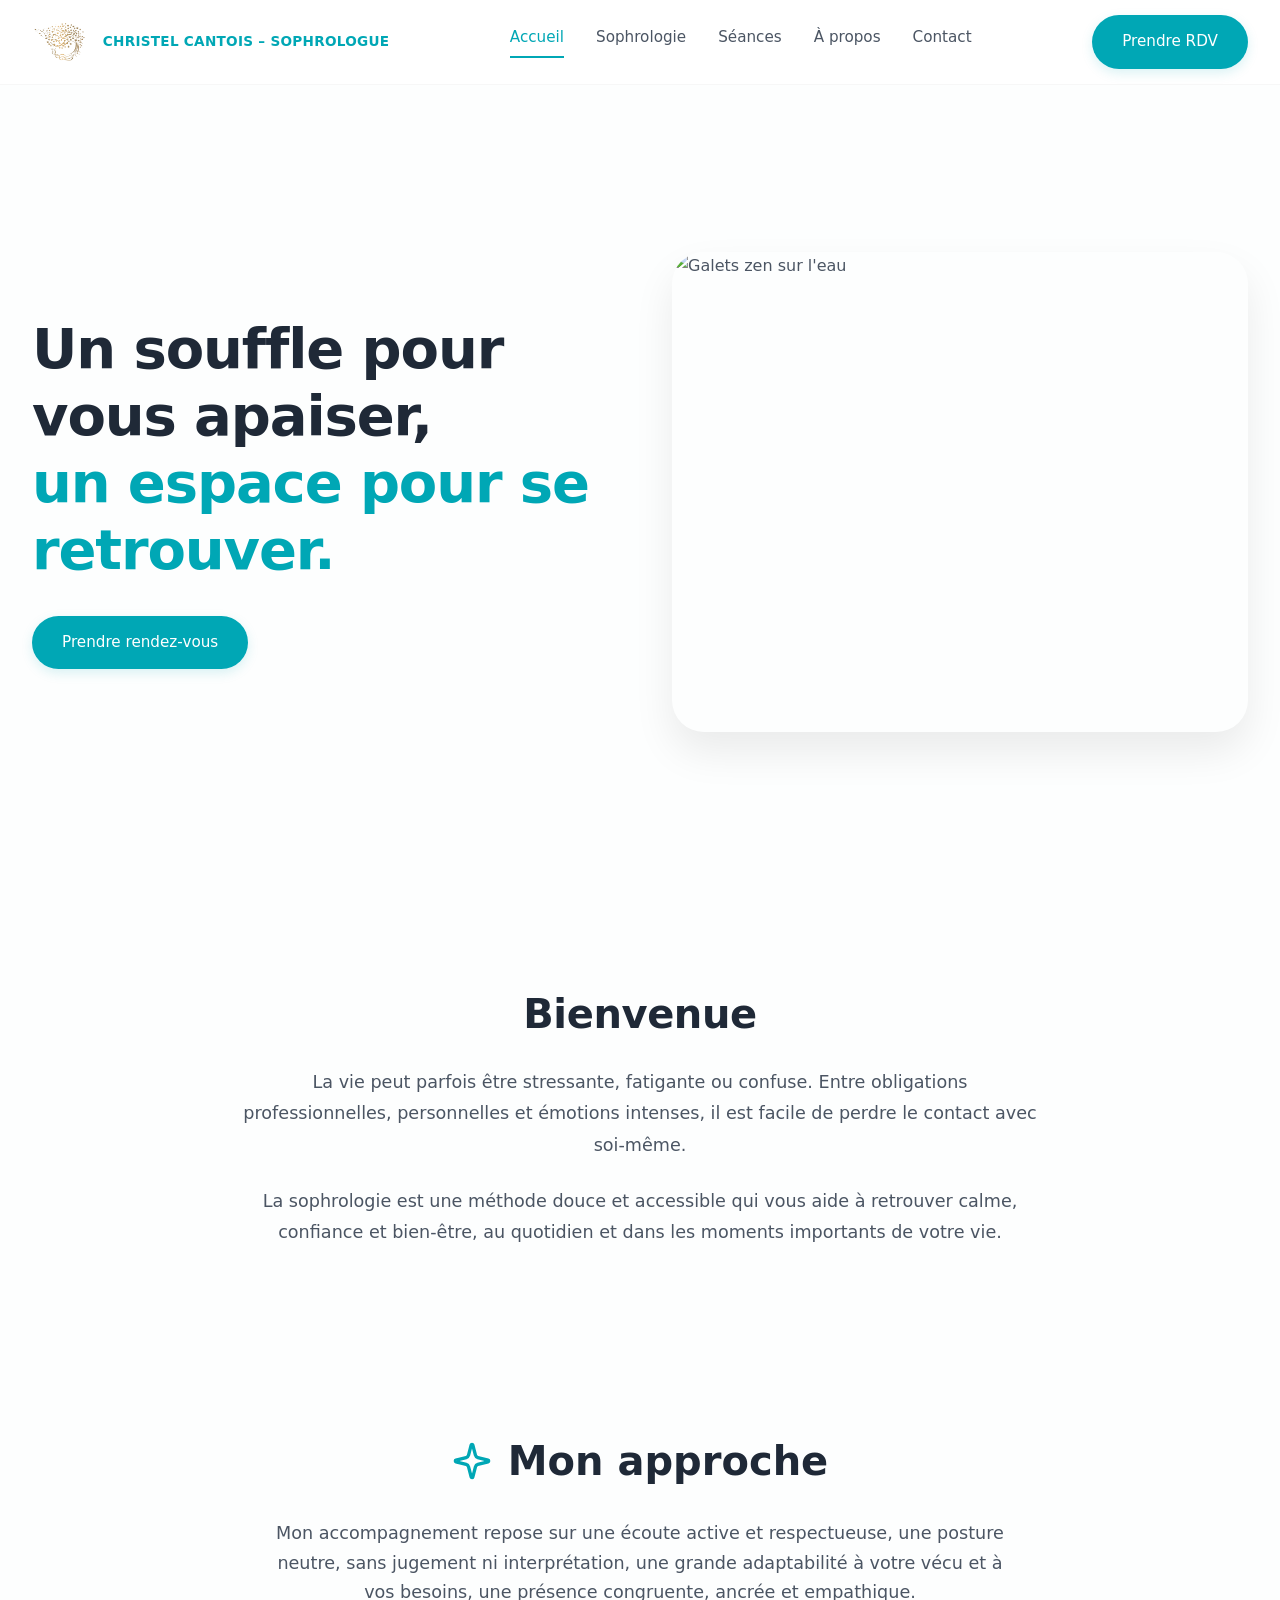
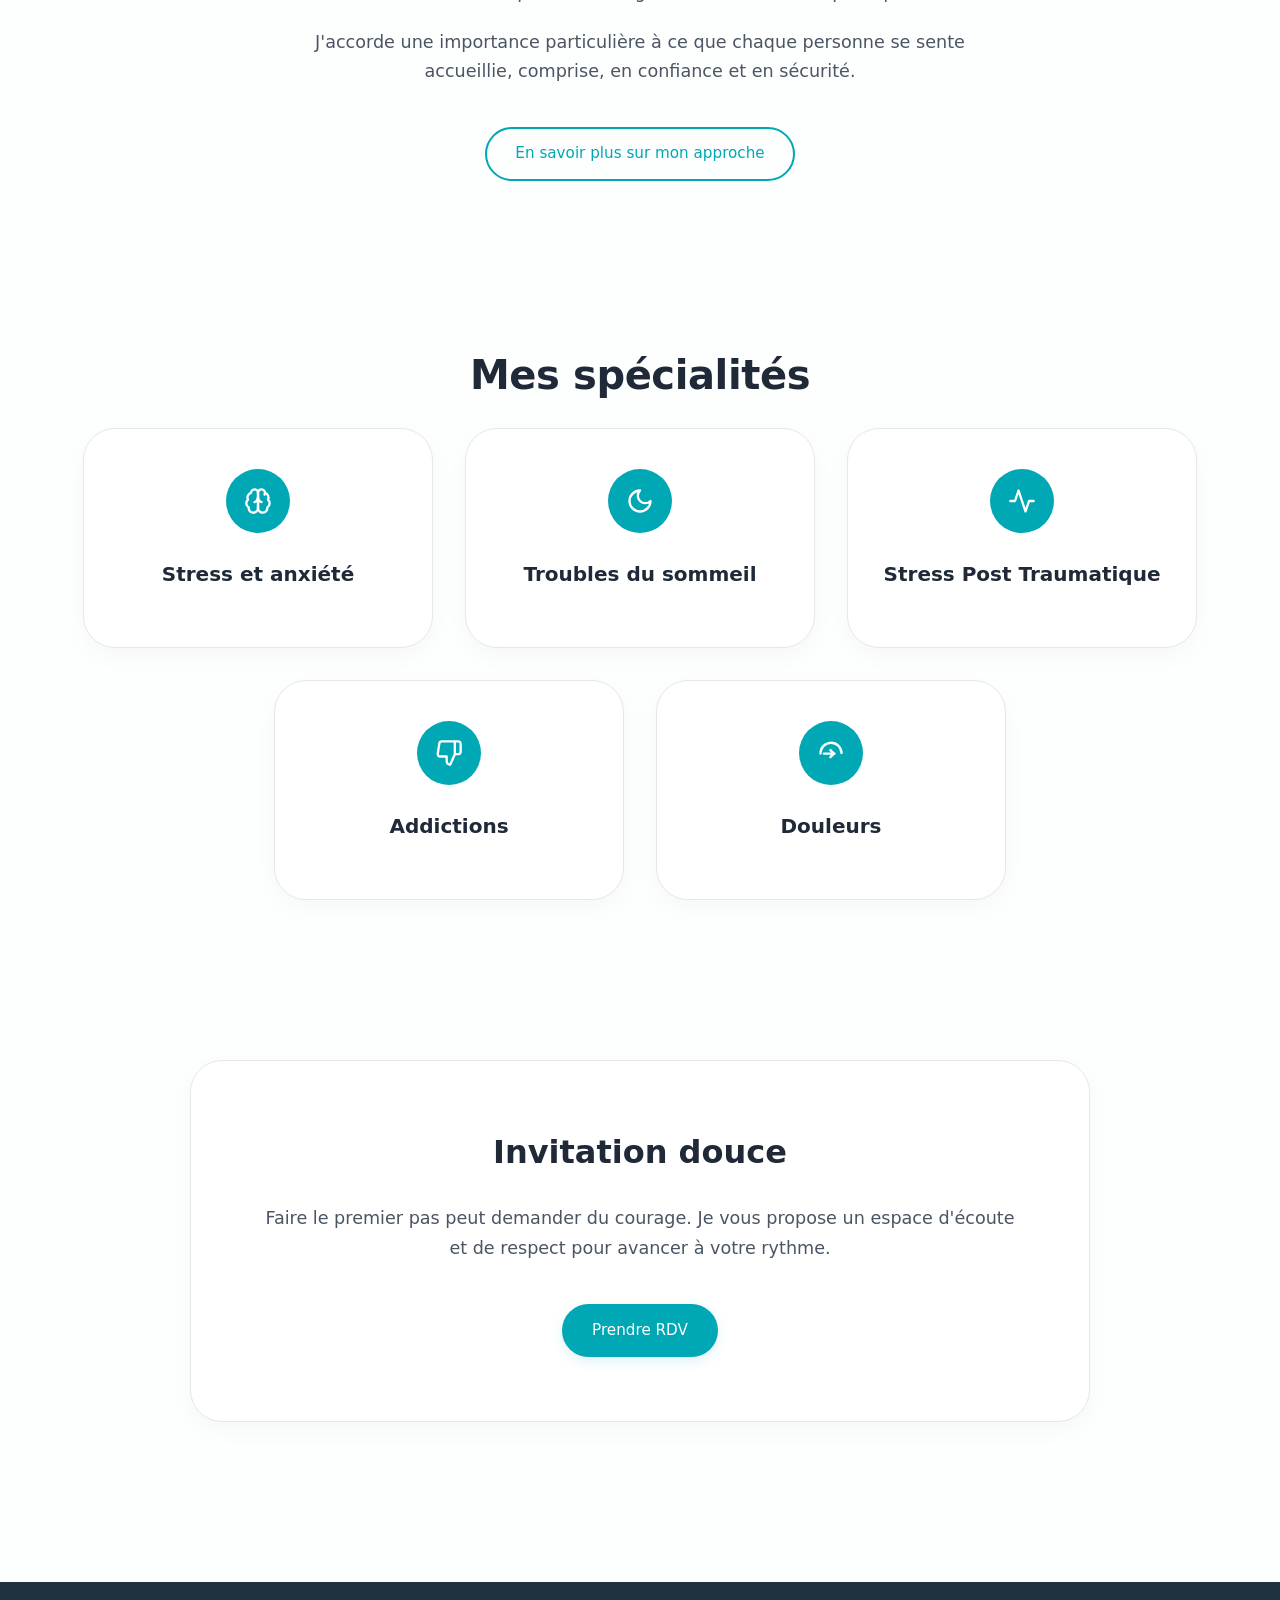
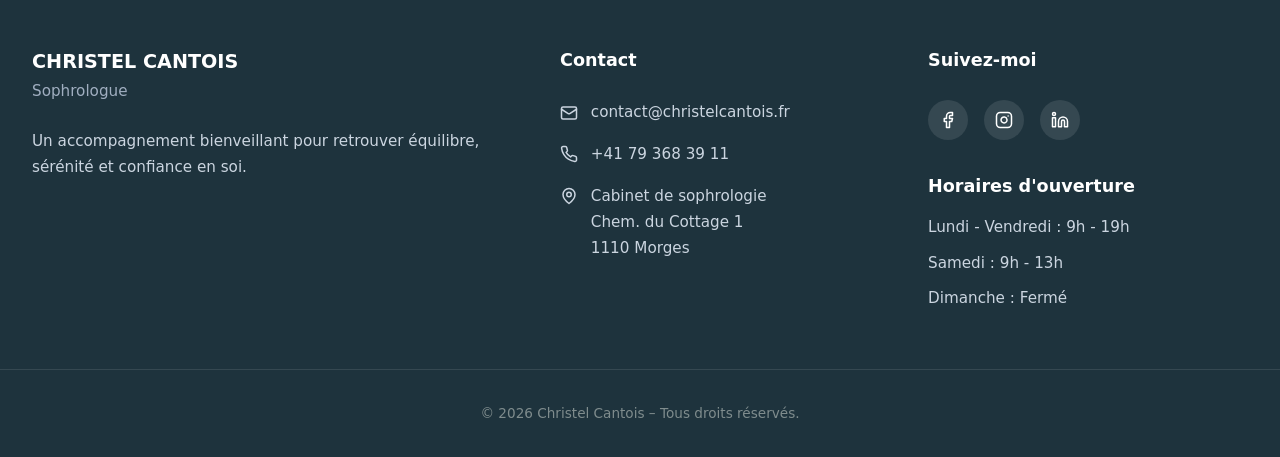
==== index.html @ 63d5b056 "Refactoring for push to prod" ====
<!DOCTYPE html>
<html lang="fr">
<head>
    <meta charset="UTF-8">
    <title>Accueil – Christel Cantois, sophrologue à Morges</title>
    <meta name="viewport" content="width=device-width, initial-scale=1.0">
    <link rel="stylesheet" href="assets/css/style.css">
    <style>
        /* CSS spécifique pour forcer l'écran d'accueil en plein écran */
        .hero-fullscreen {
            /* 100% de la hauteur de la fenêtre (100vh) moins la hauteur approximative du header */
            min-height: calc(100vh - 85px); 
            display: flex;
            align-items: center;
            padding: 0;
            margin-bottom: 3rem; /* Espace avant la section bienvenue */
        }
        
        .hero-text h1 {
            font-size: 3.5rem; /* Ajustement de la taille pour coller à ta maquette */
            line-height: 1.2;
            margin-bottom: 1.5rem;
        }

        /* Grille pour les spécialités */
        .specialites-grid {
            display: flex;
            flex-wrap: wrap;
            justify-content: center;
            gap: 2rem;
        }
        .specialite-card {
            flex: 1 1 300px;
            max-width: 350px;
        }
    </style>
</head>
<body>
    <header class="site-header">
        <div class="container header-inner">
            <a href="index.html" class="logo">
                <img src="assets/img/png2.png" alt="Logo Christel Cantois">
                <span>Christel Cantois – Sophrologue</span>
            </a>
            
            <nav class="main-nav">
                <a href="index.html" class="nav-link active">Accueil</a>
                <a href="sophrologie.html" class="nav-link">Sophrologie</a>
                <a href="seances.html" class="nav-link">Séances</a>
                <a href="a-propos.html" class="nav-link">À propos</a>
                <a href="contact.html" class="nav-link">Contact</a>
            </nav>

            <a href="contact.html" class="btn btn-primary">Prendre RDV</a>
        </div>
    </header>
    <main>
        <section class="hero hero-fullscreen">
            <div class="container hero-inner">
                <div class="hero-text">
                    <h1>Un souffle pour vous apaiser,<br><span class="text-primary">un espace pour se retrouver.</span></h1>
                    <div class="hero-actions" style="margin-top: 2rem;">
                        <a href="contact.html" class="btn btn-primary">Prendre rendez-vous</a>
                    </div>
                </div>
                <div class="hero-image">
                    <img src="assets/img/iStock-1297929618.jpg" alt="Galets zen sur l'eau">
                </div>
            </div>
        </section>

        <section class="section" style="padding-top: 2rem;">
            <div class="container">
                <div class="section-center" style="max-width: 800px; margin: 0 auto;">
                    <h2 class="section-title">Bienvenue</h2>
                    <p style="font-size: 1.1rem; color: var(--color-text-body); margin-bottom: 1.5rem; line-height: 1.8;">
                        La vie peut parfois être stressante, fatigante ou confuse. Entre obligations professionnelles, personnelles et émotions intenses, il est facile de perdre le contact avec soi-même.
                    </p>
                    <p style="font-size: 1.1rem; color: var(--color-text-body); line-height: 1.8;">
                        La sophrologie est une méthode douce et accessible qui vous aide à retrouver calme, confiance et bien-être, au quotidien et dans les moments importants de votre vie.
                    </p>
                </div>
            </div>
        </section>

        <section class="section section-soft" id="approche">
            <div class="container approach-block" style="text-align: center;">
                <div class="approach-header" style="justify-content: center;">
                    <svg viewBox="0 0 24 24" fill="none" stroke="currentColor" stroke-width="2" stroke-linecap="round" stroke-linejoin="round"><path d="M9.937 15.5A2 2 0 0 0 8.5 14.063l-6.135-1.582a.5.5 0 0 1 0-.962L8.5 9.936A2 2 0 0 0 9.937 8.5l1.582-6.135a.5.5 0 0 1 .963 0L14.063 8.5A2 2 0 0 0 15.5 9.937l6.135 1.581a.5.5 0 0 1 0 .964L15.5 14.063a2 2 0 0 0-1.437 1.437l-1.582 6.135a.5.5 0 0 1-.963 0z"/></svg>
                    <h2>Mon approche</h2>
                </div>
                <p>Mon accompagnement repose sur une écoute active et respectueuse, une posture neutre, sans jugement ni interprétation, une grande adaptabilité à votre vécu et à vos besoins, une présence congruente, ancrée et empathique.</p>
                <p>J'accorde une importance particulière à ce que chaque personne se sente accueillie, comprise, en confiance et en sécurité.</p>
                
                <div style="margin-top: 2.5rem;">
                    <a href="a-propos.html" class="btn btn-outline">En savoir plus sur mon approche</a>
                </div>
            </div>
        </section>

        <section class="section">
            <div class="container">
                <div class="section-center">
                    <h2 class="section-title">Mes spécialités</h2>
                </div>

                <div class="specialites-grid">
                    <article class="card specialite-card">
                        <div class="icon-circle-filled">
                            <svg width="28" height="28" viewBox="0 0 24 24" fill="none" stroke="currentColor" stroke-width="2" stroke-linecap="round" stroke-linejoin="round"><path d="M12 5a3 3 0 1 0-5.997.125 4 4 0 0 0-2.526 5.77 4 4 0 0 0 .556 6.588A4 4 0 1 0 12 18Z"/><path d="M12 5a3 3 0 1 1 5.997.125 4 4 0 0 1 2.526 5.77 4 4 0 0 1-.556 6.588A4 4 0 1 1 12 18Z"/><path d="M15 13a4.5 4.5 0 0 1-3-4 4.5 4.5 0 0 1-3 4"/><path d="M17.599 6.5a3 3 0 0 0 .399-1.375"/></svg>
                        </div>
                        <h3>Stress et anxiété</h3>
                    </article>

                    <article class="card specialite-card">
                        <div class="icon-circle-filled">
                            <svg width="28" height="28" viewBox="0 0 24 24" fill="none" stroke="currentColor" stroke-width="2" stroke-linecap="round" stroke-linejoin="round"><path d="M12 3a6 6 0 0 0 9 9 9 9 0 1 1-9-9Z"/></svg>
                        </div>
                        <h3>Troubles du sommeil</h3>
                    </article>

                    <article class="card specialite-card">
                        <div class="icon-circle-filled">
                            <svg width="28" height="28" viewBox="0 0 24 24" fill="none" stroke="currentColor" stroke-width="2" stroke-linecap="round" stroke-linejoin="round"><path d="M22 12h-4l-3 9L9 3l-3 9H2"/></svg>
                        </div>
                        <h3>Stress Post Traumatique</h3>
                    </article>

                    <article class="card specialite-card">
                        <div class="icon-circle-filled">
                            <svg width="28" height="28" viewBox="0 0 24 24" fill="none" stroke="currentColor" stroke-width="2" stroke-linecap="round" stroke-linejoin="round"><path d="M10 15v4a3 3 0 0 0 3 3l4-9V2H5.72a2 2 0 0 0-2 1.7l-1.38 9a2 2 0 0 0 2 2.3zm7-13h2.67A2.31 2.31 0 0 1 22 4v7a2.31 2.31 0 0 1-2.33 2H17"/></svg>
                        </div>
                        <h3>Addictions</h3>
                    </article>

                    <article class="card specialite-card">
                        <div class="icon-circle-filled">
                            <svg width="28" height="28" viewBox="0 0 24 24" fill="none" stroke="currentColor" stroke-width="2" stroke-linecap="round" stroke-linejoin="round"><path d="m11.5 15.5 3-3-3-3"/><path d="M15 12.5H6"/><path d="M21 12A9 9 0 1 0 3 12.5"/></svg>
                        </div>
                        <h3>Douleurs</h3>
                    </article>
                </div>
            </div>
        </section>

        <section class="section">
            <div class="container">
                <div class="cta-container" style="text-align: center;">
                    <h2 style="margin-bottom: 1.5rem; font-size: 2rem;">Invitation douce</h2>
                    <p>Faire le premier pas peut demander du courage. Je vous propose un espace d'écoute et de respect pour avancer à votre rythme.</p>
                    <div class="cta-actions" style="justify-content: center;">
                        <a href="contact.html" class="btn btn-primary">Prendre RDV</a>
                    </div>
                </div>
            </div>
        </section>
    </main>

    <footer class="site-footer">
        <div class="container footer-inner">
            <div>
                <a href="index.html" class="footer-logo">
                    CHRISTEL CANTOIS
                    <span>Sophrologue</span>
                </a>
                <p style="margin-top: 1.5rem; font-size: 0.95rem;">Un accompagnement bienveillant pour retrouver équilibre, sérénité et confiance en soi.</p>
            </div>
            <div>
                <h4 class="footer-title">Contact</h4>
                <ul class="footer-contact">
                    <li>
                        <svg width="18" height="18" viewBox="0 0 24 24" fill="none" stroke="currentColor" stroke-width="2" stroke-linecap="round" stroke-linejoin="round"><rect width="20" height="16" x="2" y="4" rx="2"/><path d="m22 7-8.97 5.7a1.94 1.94 0 0 1-2.06 0L2 7"/></svg>
                        <span>contact@christelcantois.fr</span>
                    </li>
                    <li>
                        <svg width="18" height="18" viewBox="0 0 24 24" fill="none" stroke="currentColor" stroke-width="2" stroke-linecap="round" stroke-linejoin="round"><path d="M22 16.92v3a2 2 0 0 1-2.18 2 19.79 19.79 0 0 1-8.63-3.07 19.5 19.5 0 0 1-6-6 19.79 19.79 0 0 1-3.07-8.67A2 2 0 0 1 4.11 2h3a2 2 0 0 1 2 1.72 12.84 12.84 0 0 0 .7 2.81 2 2 0 0 1-.45 2.11L8.09 9.91a16 16 0 0 0 6 6l1.27-1.27a2 2 0 0 1 2.11-.45 12.84 12.84 0 0 0 2.81.7A2 2 0 0 1 22 16.92z"/></svg>
                        <span>+41 79 368 39 11</span>
                    </li>
                    <li>
                        <svg width="18" height="18" viewBox="0 0 24 24" fill="none" stroke="currentColor" stroke-width="2" stroke-linecap="round" stroke-linejoin="round"><path d="M20 10c0 6-8 12-8 12s-8-6-8-12a8 8 0 0 1 16 0Z"/><circle cx="12" cy="10" r="3"/></svg>
                        <span>Cabinet de sophrologie<br>Chem. du Cottage 1<br>1110 Morges</span>
                    </li>
                </ul>
            </div>
            <div>
                <h4 class="footer-title">Suivez-moi</h4>
                <div class="social-links">
                    <a href="#"><svg width="18" height="18" viewBox="0 0 24 24" fill="none" stroke="currentColor" stroke-width="2" stroke-linecap="round" stroke-linejoin="round"><path d="M18 2h-3a5 5 0 0 0-5 5v3H7v4h3v8h4v-8h3l1-4h-4V7a1 1 0 0 1 1-1h3z"/></svg></a>
                    <a href="#"><svg width="18" height="18" viewBox="0 0 24 24" fill="none" stroke="currentColor" stroke-width="2" stroke-linecap="round" stroke-linejoin="round"><rect width="20" height="20" x="2" y="2" rx="5" ry="5"/><path d="M16 11.37A4 4 0 1 1 12.63 8 4 4 0 0 1 16 11.37z"/><line x1="17.5" x2="17.51" y1="6.5" y2="6.5"/></svg></a>
                    <a href="#"><svg width="18" height="18" viewBox="0 0 24 24" fill="none" stroke="currentColor" stroke-width="2" stroke-linecap="round" stroke-linejoin="round"><path d="M16 8a6 6 0 0 1 6 6v7h-4v-7a2 2 0 0 0-2-2 2 2 0 0 0-2 2v7h-4v-7a6 6 0 0 1 6-6z"/><rect width="4" height="12" x="2" y="9"/><circle cx="4" cy="4" r="2"/></svg></a>
                </div>
                <h4 class="footer-title" style="margin-bottom: 0.8rem;">Horaires d'ouverture</h4>
                <ul class="hours">
                    <li>Lundi - Vendredi : 9h - 19h</li>
                    <li>Samedi : 9h - 13h</li>
                    <li>Dimanche : Fermé</li>
                </ul>
            </div>
        </div>
        <div style="border-top: 1px solid rgba(255,255,255,0.1); padding-top: 2rem; text-align: center; font-size: 0.85rem; color: #7f8c8d;">
            <span>© 2026 Christel Cantois – Tous droits réservés.</span>
        </div>
    </footer>
</body>
</html>
---- assets/css/style.css ----
/* ==========================================================================
   VARIABLES & RESET
   ========================================================================== */
:root {
    --color-bg: #FDFEFE; /* Un blanc avec une infime goutte de cyan (plus fidèle à Figma) */
    --color-surface: #ffffff; /* Fond blanc pur pour les cartes/blocs */
    --color-primary: #00A7B5; 
    --color-primary-dark: #008A96; /* Un peu moins sombre pour un hover plus doux */
    --color-text-dark: #1F2937; /* Gris très foncé pour les titres */
    --color-text-body: #4B5563; /* Gris pour le texte courant */
    --color-footer: #1e333d;
    --border-color: #E5E7EB;
    
    /* Rayons de bordure */
    --radius-lg: 32px; 
    --radius-md: 20px;
    --radius-sm: 12px;
    
    /* OMBRES ADOUCIES (Style Figma) */
    --shadow-sm: 0 2px 8px rgba(0, 0, 0, 0.02);
    --shadow-card: 0 8px 24px rgba(0, 0, 0, 0.03); 
    --shadow-card-hover: 0 16px 32px rgba(0, 0, 0, 0.06);
    --shadow-image: 0 20px 40px rgba(0, 0, 0, 0.08); /* Ombre douce pour l'image */
    --shadow-btn: 0 4px 12px rgba(0, 167, 181, 0.15); /* Ombre très discrète */
    --shadow-btn-hover: 0 6px 16px rgba(0, 167, 181, 0.25);
    
    --font-main: "Nunito", "Poppins", system-ui, sans-serif;
    --transition: 0.25s ease;
}

*, *::before, *::after { box-sizing: border-box; }

body {
    margin: 0;
    font-family: var(--font-main);
    background: var(--color-bg);
    color: var(--color-text-body);
    line-height: 1.7; 
    font-size: 1rem; 
}

.container {
    width: 100%;
    max-width: 1280px; 
    margin: 0 auto;
    padding: 0 2rem;
}

/* Typographie */
h1, h2, h3, h4 { color: var(--color-text-dark); font-weight: 700; margin-top: 0; }
.text-primary { color: var(--color-primary); }

/* Boutons (Ajustés au format Figma) */
.btn {
    display: inline-flex;
    align-items: center;
    justify-content: center;
    padding: 0.75rem 1.75rem; /* Boutons plus fins, format "pilule" */
    border-radius: 9999px;
    font-weight: 500;
    font-size: 0.95rem;
    text-decoration: none;
    transition: var(--transition);
    cursor: pointer;
    border: 2px solid transparent;
}
.btn-primary { 
    background-color: var(--color-primary); 
    color: white; 
    box-shadow: var(--shadow-btn);
}
.btn-primary:hover { 
    background-color: var(--color-primary-dark); 
    transform: translateY(-1px);
    box-shadow: var(--shadow-btn-hover);
}
.btn-outline { 
    background-color: transparent; 
    color: var(--color-primary); 
    border-color: var(--color-primary); 
}
.btn-outline:hover { 
    background-color: var(--color-surface); 
    box-shadow: var(--shadow-sm);
}
.btn-full { width: 100%; }

/* ==========================================================================
   HEADER (Navigation) - Refait pour coller au pixel près à Figma
   ========================================================================== */
.site-header {
    padding: 0.8rem 0; /* Header beaucoup plus fin */
    background: var(--color-surface);
    position: sticky;
    top: 0;
    z-index: 50;
    border-bottom: 1px solid rgba(0,0,0,0.03);
    box-shadow: none; /* Figma n'a pas d'ombre sous le header */
}
.header-inner { display: flex; justify-content: space-between; align-items: center; }
.logo {
    display: flex; align-items: center; gap: 0.8rem; text-decoration: none;
    color: var(--color-primary); font-weight: 600; font-size: 0.85rem; letter-spacing: 0.02em; text-transform: uppercase;
}
.logo img { height: 58px; } /* Logo plus petit */
.main-nav { display: flex; gap: 2rem; align-items: center; } 
.nav-link {
    text-decoration: none; color: var(--color-text-body); font-weight: 500; font-size: 0.95rem;
    padding-bottom: 0.3rem; border-bottom: 2px solid transparent; transition: var(--transition);
}
.nav-link:hover { color: var(--color-primary); }
.nav-link.active { color: var(--color-primary); border-bottom-color: var(--color-primary); }

/* ==========================================================================
   HERO SECTION
   ========================================================================== */
.hero { padding: 6rem 0; } 
.hero-inner { display: grid; grid-template-columns: 1fr 1fr; gap: 4rem; align-items: center; }
.hero-text h1 { 
    font-size: 4rem; 
    line-height: 1.15; 
    margin-bottom: 1.5rem; 
    letter-spacing: -0.02em;
}
.hero-text p { 
    font-size: 1.1rem; 
    margin-bottom: 2.5rem; 
    max-width: 90%; 
    line-height: 1.6;
}
.hero-actions { display: flex; gap: 1rem; }
.hero-image {
    width: 100%; 
    height: 480px; 
    border-radius: var(--radius-lg);
    overflow: hidden; 
    box-shadow: var(--shadow-image); 
}
.hero-image img { width: 100%; height: 100%; object-fit: cover; }

/* ==========================================================================
   SECTIONS COMMUNES
   ========================================================================== */
.section { padding: 5rem 0; } 
.section-center { text-align: center; }
.section-title { font-size: 2.5rem; margin-bottom: 1.2rem; letter-spacing: -0.01em; } 
.section-subtitle { font-size: 1.1rem; max-width: 700px; margin: 0 auto 3rem auto; color: var(--color-text-body); }

/* Grilles de cartes */
.grid-3 { display: grid; grid-template-columns: repeat(3, 1fr); gap: 2rem; }

/* Cartes (Retrouver équilibre) */
.card {
    background: var(--color-surface); 
    border: 1px solid var(--border-color); /* Bordure discrète comme sur Figma */
    border-radius: var(--radius-lg);
    padding: 2.5rem 2rem; 
    text-align: center; 
    box-shadow: var(--shadow-card); 
    transition: var(--transition);
}
.card:hover { 
    transform: translateY(-5px); 
    box-shadow: var(--shadow-card-hover); 
}
.icon-circle-filled {
    width: 64px; height: 64px; background-color: var(--color-primary); border-radius: 50%;
    display: flex; align-items: center; justify-content: center; margin: 0 auto 1.5rem auto; color: white;
}
.icon-circle-filled svg { width: 28px; height: 28px; }
.card h3 { font-size: 1.25rem; margin-bottom: 1rem; }

/* Cartes (Services) */
.card-service {
    background: var(--color-surface); 
    border: 1px solid var(--border-color);
    border-radius: var(--radius-lg);
    padding: 2.5rem 2rem; 
    box-shadow: var(--shadow-card); 
    display: flex; flex-direction: column; text-align: left;
    transition: var(--transition);
}
.card-service:hover {
    transform: translateY(-5px); 
    box-shadow: var(--shadow-card-hover);
}
.icon-square-outline {
    width: 54px; height: 54px; border: 1px solid var(--border-color); border-radius: var(--radius-sm);
    display: flex; align-items: center; justify-content: center; margin-bottom: 1.5rem;
    color: var(--color-primary); background: white; box-shadow: var(--shadow-sm);
}
.icon-square-outline svg { width: 24px; height: 24px; }
.card-service h3 { font-size: 1.35rem; margin-bottom: 1rem; }
.card-service p { margin-bottom: 1.5rem; flex-grow: 1; font-size: 1rem; }
.service-list { list-style: none; padding: 0; margin: 0 0 2rem 0; }
.service-list li { position: relative; padding-left: 1.5rem; margin-bottom: 0.6rem; font-size: 0.95rem; }
.service-list li::before {
    content: ''; position: absolute; left: 0; top: 0.55rem; width: 6px; height: 6px;
    background-color: #f3c98b; border-radius: 50%;
}

/* ==========================================================================
   SECTION: MON APPROCHE
   ========================================================================== */
.approach-block { max-width: 800px; margin: 0 auto; }
.approach-header { display: flex; align-items: center; gap: 1rem; margin-bottom: 1.5rem; }
.approach-header h2 { margin: 0; font-size: 2.5rem; }
.approach-header svg { color: var(--color-primary); width: 40px; height: 40px; }
.approach-block p { font-size: 1.1rem; margin-bottom: 1.2rem; }

/* ==========================================================================
   CTA BLOCK
   ========================================================================== */
.cta-container {
    background-color: var(--color-surface); 
    border-radius: var(--radius-lg);
    border: 1px solid var(--border-color);
    padding: 4rem; 
    max-width: 900px; 
    margin: 0 auto;
    box-shadow: var(--shadow-card);
}
.cta-title-wrap { display: flex; align-items: center; gap: 1rem; margin-bottom: 1.5rem; }
.cta-title-wrap svg { color: #f3c98b; width: 36px; height: 36px; filter: drop-shadow(0 2px 4px rgba(243, 201, 139, 0.4)); }
.cta-title-wrap h2 { margin: 0; font-size: 2rem; }
.cta-container p { margin-bottom: 2.5rem; font-size: 1.1rem; }
.cta-actions { display: flex; gap: 1rem; }

/* ==========================================================================
   FOOTER
   ========================================================================== */
.site-footer { background-color: var(--color-footer); color: #cbd5e0; padding: 4rem 0 2rem; margin-top: 5rem; }
.footer-inner { display: grid; grid-template-columns: 1.5fr 1fr 1fr; gap: 3rem; margin-bottom: 3rem; }
.footer-logo { color: white; font-weight: 700; font-size: 1.2rem; margin-bottom: 1rem; display: block; text-decoration: none;}
.footer-logo span { font-weight: 400; font-size: 0.95rem; color: #a0aec0; display: block; }
.footer-title { color: white; margin-bottom: 1.5rem; font-size: 1.1rem; }
.footer-contact { list-style: none; padding: 0; margin: 0; }
.footer-contact li { display: flex; gap: 0.8rem; margin-bottom: 1rem; align-items: flex-start; font-size: 0.95rem;}
.footer-contact svg { flex-shrink: 0; margin-top: 0.2rem; }
.social-links { display: flex; gap: 1rem; margin-bottom: 2rem; }
.social-links a {
    display: flex; align-items: center; justify-content: center; width: 40px; height: 40px;
    background: rgba(255,255,255,0.1); border-radius: 50%; color: white; text-decoration: none; transition: var(--transition);
}
.social-links a:hover { background: var(--color-primary); transform: translateY(-2px); }
.hours { list-style: none; padding: 0; margin: 0; font-size: 0.95rem;}
.hours li { margin-bottom: 0.6rem; }

/* ==========================================================================
   RESPONSIVE
   ========================================================================== */
@media (max-width: 900px) {
    .hero-inner, .grid-3, .footer-inner { grid-template-columns: 1fr; gap: 2.5rem; }
    .hero-text h1 { font-size: 3rem; }
    .hero { padding: 3rem 0; }
    .section { padding: 3rem 0; }
    .main-nav { display: none; }
    .cta-container { padding: 2.5rem 1.5rem; }
    .cta-actions, .hero-actions { flex-direction: column; }
    .hero-image { height: 350px; }
}
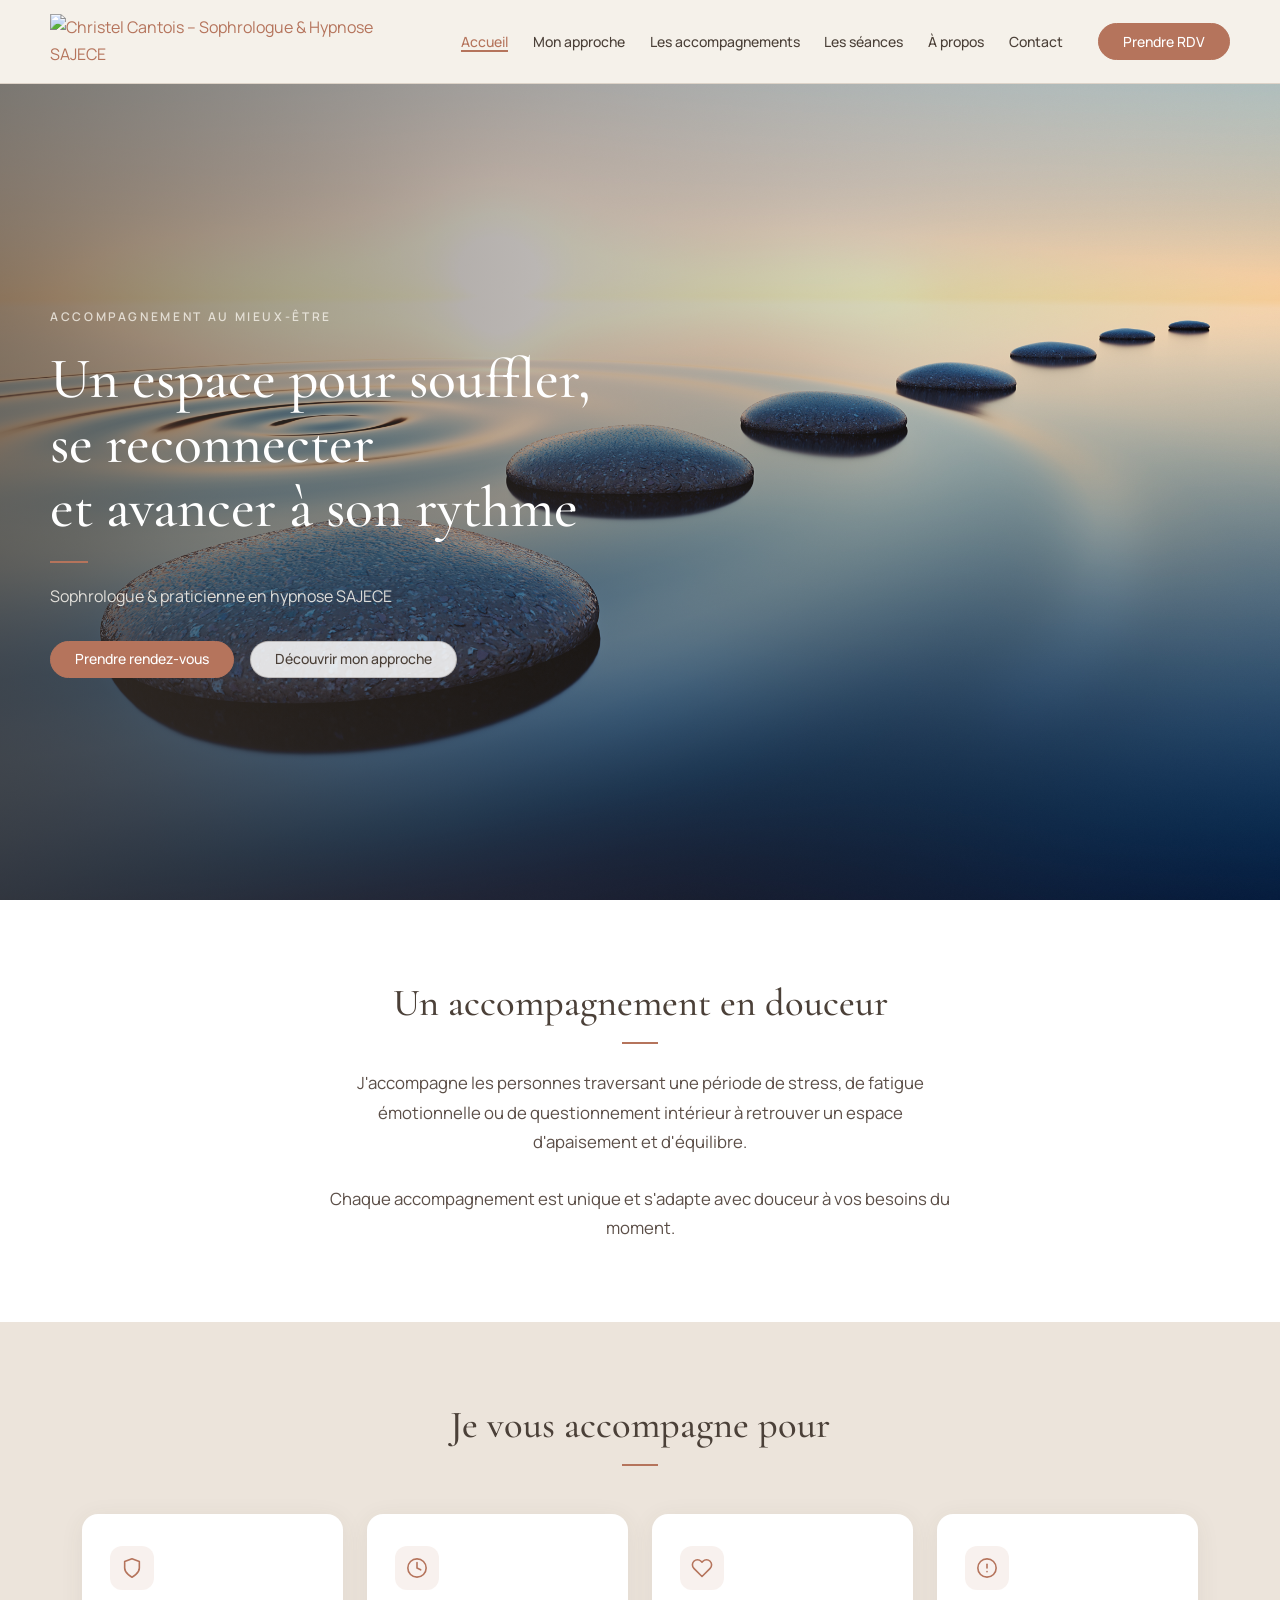
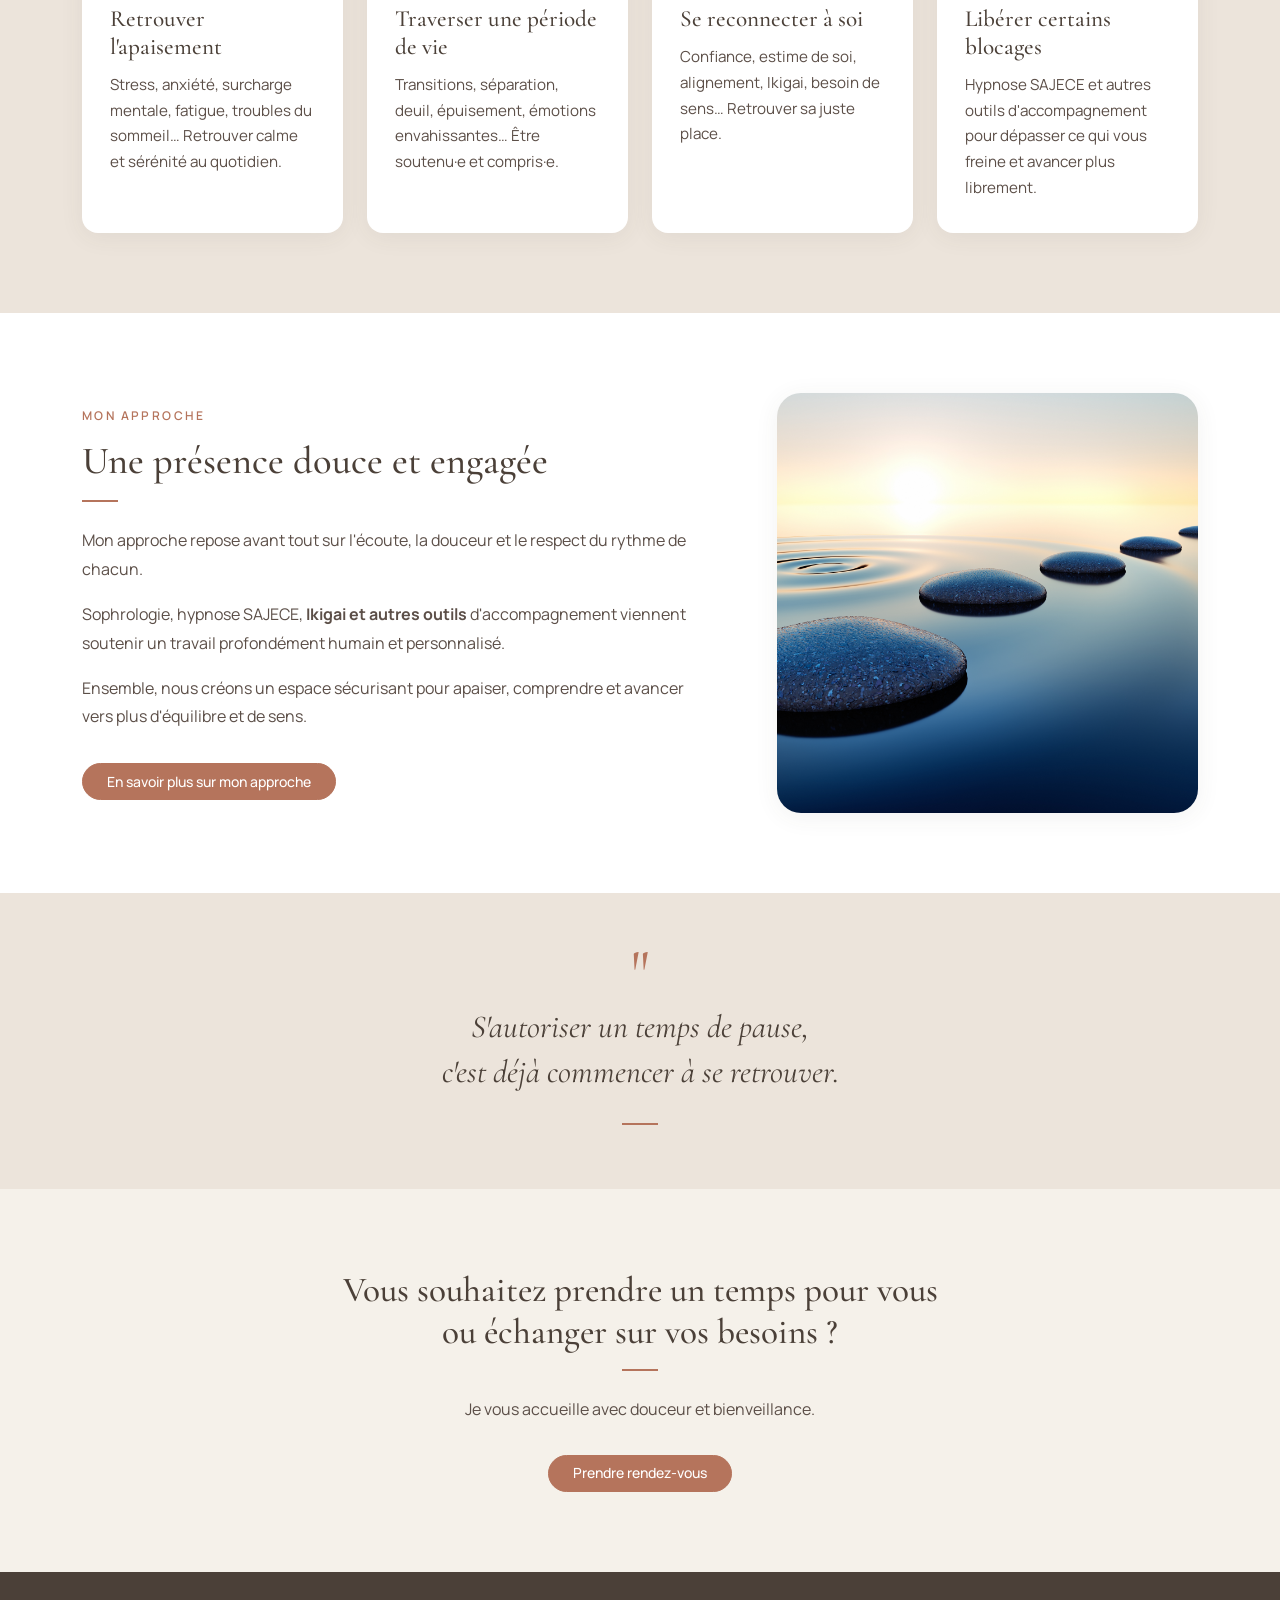
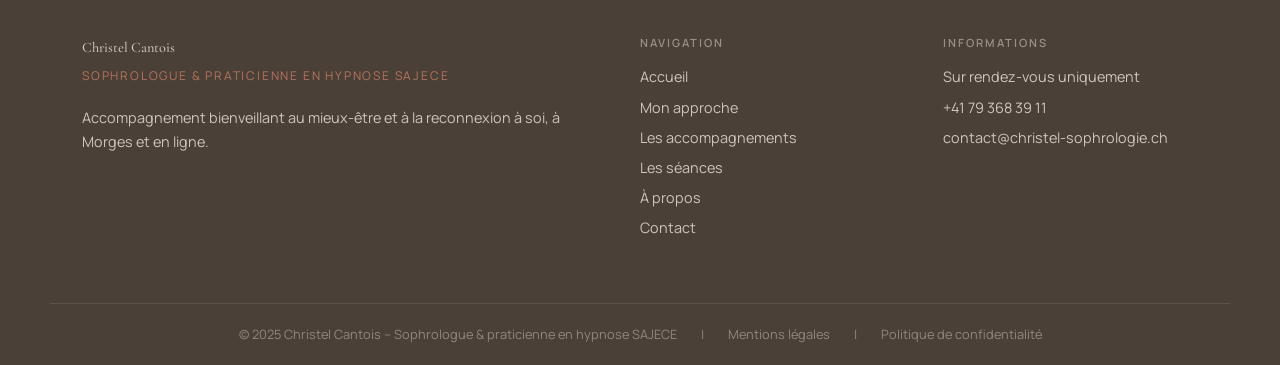
==== commit 1928aef1: "Refonte complète : nouvelle identité visuelle et structure de navigation - Palette terracotta/crème " ====
--- a/index.html
+++ b/index.html
@@ -2,204 +2,184 @@
 <html lang="fr">
 <head>
     <meta charset="UTF-8">
-    <title>Accueil – Christel Cantois, sophrologue à Morges</title>
+    <title>Accueil – Christel Cantois, sophrologue & praticienne en hypnose SAJECE</title>
     <meta name="viewport" content="width=device-width, initial-scale=1.0">
-    <link rel="stylesheet" href="assets/css/style.css">
-    <style>
-        /* CSS spécifique pour forcer l'écran d'accueil en plein écran */
-        .hero-fullscreen {
-            /* 100% de la hauteur de la fenêtre (100vh) moins la hauteur approximative du header */
-            min-height: calc(100vh - 85px); 
-            display: flex;
-            align-items: center;
-            padding: 0;
-            margin-bottom: 3rem; /* Espace avant la section bienvenue */
-        }
-        
-        .hero-text h1 {
-            font-size: 3.5rem; /* Ajustement de la taille pour coller à ta maquette */
-            line-height: 1.2;
-            margin-bottom: 1.5rem;
-        }
-
-        /* Grille pour les spécialités */
-        .specialites-grid {
-            display: flex;
-            flex-wrap: wrap;
-            justify-content: center;
-            gap: 2rem;
-        }
-        .specialite-card {
-            flex: 1 1 300px;
-            max-width: 350px;
-        }
-    </style>
+    <meta name="description" content="Christel Cantois – Sophrologue & praticienne en hypnose SAJECE à Morges. Accompagnement au mieux-être et à la reconnexion à soi.">
+    <link rel="stylesheet" href="css/style.css">
 </head>
 <body>
-    <header class="site-header">
-        <div class="container header-inner">
-            <a href="index.html" class="logo">
-                <img src="assets/img/png2.png" alt="Logo Christel Cantois">
-                <span>Christel Cantois – Sophrologue</span>
+
+<header class="site-header">
+    <div class="container header-inner">
+        <div class="logo">
+            <a href="index.html" class="logo-link">
+                <img src="img/logo.png" alt="Christel Cantois – Sophrologue & Hypnose SAJECE" class="logo-img">
             </a>
-            
-            <nav class="main-nav">
-                <a href="index.html" class="nav-link active">Accueil</a>
-                <a href="sophrologie.html" class="nav-link">Sophrologie</a>
-                <a href="seances.html" class="nav-link">Séances</a>
-                <a href="a-propos.html" class="nav-link">À propos</a>
-                <a href="contact.html" class="nav-link">Contact</a>
-            </nav>
+        </div>
+        <nav class="main-nav">
+            <a href="index.html" class="nav-link active">Accueil</a>
+            <a href="mon-approche.html" class="nav-link">Mon approche</a>
+            <a href="accompagnements.html" class="nav-link">Les accompagnements</a>
+            <a href="seances.html" class="nav-link">Les séances</a>
+            <a href="a-propos.html" class="nav-link">À propos</a>
+            <a href="contact.html" class="nav-link">Contact</a>
+        </nav>
+        <a href="contact.html" class="btn btn-primary">Prendre RDV</a>
+    </div>
+</header>
 
-            <a href="contact.html" class="btn btn-primary">Prendre RDV</a>
-        </div>
-    </header>
-    <main>
-        <section class="hero hero-fullscreen">
-            <div class="container hero-inner">
-                <div class="hero-text">
-                    <h1>Un souffle pour vous apaiser,<br><span class="text-primary">un espace pour se retrouver.</span></h1>
-                    <div class="hero-actions" style="margin-top: 2rem;">
-                        <a href="contact.html" class="btn btn-primary">Prendre rendez-vous</a>
-                    </div>
-                </div>
-                <div class="hero-image">
-                    <img src="assets/img/iStock-1297929618.jpg" alt="Galets zen sur l'eau">
+<main>
+
+    <!-- Hero fullscreen -->
+    <section class="hero-fullscreen">
+        <div class="hero-bg"></div>
+        <div class="container hero-inner">
+            <div class="hero-text">
+                <span class="hero-eyebrow">Accompagnement au mieux-être</span>
+                <h1>Un espace pour souffler,<br>se reconnecter<br>et avancer à son rythme</h1>
+                <div class="hero-divider"></div>
+                <p class="hero-subtitle">Sophrologue &amp; praticienne en hypnose SAJECE</p>
+                <div class="hero-actions">
+                    <a href="contact.html" class="btn btn-primary">Prendre rendez-vous</a>
+                    <a href="mon-approche.html" class="btn btn-ghost">Découvrir mon approche</a>
                 </div>
             </div>
-        </section>
+        </div>
+    </section>
 
-        <section class="section" style="padding-top: 2rem;">
-            <div class="container">
-                <div class="section-center" style="max-width: 800px; margin: 0 auto;">
-                    <h2 class="section-title">Bienvenue</h2>
-                    <p style="font-size: 1.1rem; color: var(--color-text-body); margin-bottom: 1.5rem; line-height: 1.8;">
-                        La vie peut parfois être stressante, fatigante ou confuse. Entre obligations professionnelles, personnelles et émotions intenses, il est facile de perdre le contact avec soi-même.
-                    </p>
-                    <p style="font-size: 1.1rem; color: var(--color-text-body); line-height: 1.8;">
-                        La sophrologie est une méthode douce et accessible qui vous aide à retrouver calme, confiance et bien-être, au quotidien et dans les moments importants de votre vie.
-                    </p>
-                </div>
+    <!-- Introduction -->
+    <section class="section section-white section-center">
+        <div class="container">
+            <h2 class="section-title">Un accompagnement en douceur</h2>
+            <div class="section-divider center"></div>
+            <p class="section-subtitle">
+                J'accompagne les personnes traversant une période de stress, de fatigue émotionnelle ou de questionnement intérieur à retrouver un espace d'apaisement et d'équilibre.
+            </p>
+            <br>
+            <p class="section-subtitle">
+                Chaque accompagnement est unique et s'adapte avec douceur à vos besoins du moment.
+            </p>
+        </div>
+    </section>
+
+    <!-- Je vous accompagne pour -->
+    <section class="section section-soft">
+        <div class="container">
+            <div class="section-center" style="margin-bottom: 3rem;">
+                <h2 class="section-title">Je vous accompagne pour</h2>
+                <div class="section-divider center"></div>
             </div>
-        </section>
+            <div class="cards-grid">
+                <article class="card">
+                    <div class="card-icon">
+                        <svg width="22" height="22" viewBox="0 0 24 24" fill="none" stroke="currentColor" stroke-width="1.75" stroke-linecap="round" stroke-linejoin="round"><path d="M12 22s8-4 8-10V5l-8-3-8 3v7c0 6 8 10 8 10z"/></svg>
+                    </div>
+                    <h3>Retrouver l'apaisement</h3>
+                    <p>Stress, anxiété, surcharge mentale, fatigue, troubles du sommeil… Retrouver calme et sérénité au quotidien.</p>
+                </article>
+                <article class="card">
+                    <div class="card-icon">
+                        <svg width="22" height="22" viewBox="0 0 24 24" fill="none" stroke="currentColor" stroke-width="1.75" stroke-linecap="round" stroke-linejoin="round"><circle cx="12" cy="12" r="10"/><polyline points="12 6 12 12 16 14"/></svg>
+                    </div>
+                    <h3>Traverser une période de vie</h3>
+                    <p>Transitions, séparation, deuil, épuisement, émotions envahissantes… Être soutenu·e et compris·e.</p>
+                </article>
+                <article class="card">
+                    <div class="card-icon">
+                        <svg width="22" height="22" viewBox="0 0 24 24" fill="none" stroke="currentColor" stroke-width="1.75" stroke-linecap="round" stroke-linejoin="round"><path d="M20.84 4.61a5.5 5.5 0 0 0-7.78 0L12 5.67l-1.06-1.06a5.5 5.5 0 0 0-7.78 7.78l1.06 1.06L12 21.23l7.78-7.78 1.06-1.06a5.5 5.5 0 0 0 0-7.78z"/></svg>
+                    </div>
+                    <h3>Se reconnecter à soi</h3>
+                    <p>Confiance, estime de soi, alignement, Ikigai, besoin de sens… Retrouver sa juste place.</p>
+                </article>
+                <article class="card">
+                    <div class="card-icon">
+                        <svg width="22" height="22" viewBox="0 0 24 24" fill="none" stroke="currentColor" stroke-width="1.75" stroke-linecap="round" stroke-linejoin="round"><circle cx="12" cy="12" r="10"/><line x1="12" y1="8" x2="12" y2="12"/><line x1="12" y1="16" x2="12.01" y2="16"/></svg>
+                    </div>
+                    <h3>Libérer certains blocages</h3>
+                    <p>Hypnose SAJECE et autres outils d'accompagnement pour dépasser ce qui vous freine et avancer plus librement.</p>
+                </article>
+            </div>
+        </div>
+    </section>
 
-        <section class="section section-soft" id="approche">
-            <div class="container approach-block" style="text-align: center;">
-                <div class="approach-header" style="justify-content: center;">
-                    <svg viewBox="0 0 24 24" fill="none" stroke="currentColor" stroke-width="2" stroke-linecap="round" stroke-linejoin="round"><path d="M9.937 15.5A2 2 0 0 0 8.5 14.063l-6.135-1.582a.5.5 0 0 1 0-.962L8.5 9.936A2 2 0 0 0 9.937 8.5l1.582-6.135a.5.5 0 0 1 .963 0L14.063 8.5A2 2 0 0 0 15.5 9.937l6.135 1.581a.5.5 0 0 1 0 .964L15.5 14.063a2 2 0 0 0-1.437 1.437l-1.582 6.135a.5.5 0 0 1-.963 0z"/></svg>
-                    <h2>Mon approche</h2>
-                </div>
-                <p>Mon accompagnement repose sur une écoute active et respectueuse, une posture neutre, sans jugement ni interprétation, une grande adaptabilité à votre vécu et à vos besoins, une présence congruente, ancrée et empathique.</p>
-                <p>J'accorde une importance particulière à ce que chaque personne se sente accueillie, comprise, en confiance et en sécurité.</p>
-                
-                <div style="margin-top: 2.5rem;">
-                    <a href="a-propos.html" class="btn btn-outline">En savoir plus sur mon approche</a>
-                </div>
-            </div>
-        </section>
-
-        <section class="section">
-            <div class="container">
-                <div class="section-center">
-                    <h2 class="section-title">Mes spécialités</h2>
-                </div>
-
-                <div class="specialites-grid">
-                    <article class="card specialite-card">
-                        <div class="icon-circle-filled">
-                            <svg width="28" height="28" viewBox="0 0 24 24" fill="none" stroke="currentColor" stroke-width="2" stroke-linecap="round" stroke-linejoin="round"><path d="M12 5a3 3 0 1 0-5.997.125 4 4 0 0 0-2.526 5.77 4 4 0 0 0 .556 6.588A4 4 0 1 0 12 18Z"/><path d="M12 5a3 3 0 1 1 5.997.125 4 4 0 0 1 2.526 5.77 4 4 0 0 1-.556 6.588A4 4 0 1 1 12 18Z"/><path d="M15 13a4.5 4.5 0 0 1-3-4 4.5 4.5 0 0 1-3 4"/><path d="M17.599 6.5a3 3 0 0 0 .399-1.375"/></svg>
-                        </div>
-                        <h3>Stress et anxiété</h3>
-                    </article>
-
-                    <article class="card specialite-card">
-                        <div class="icon-circle-filled">
-                            <svg width="28" height="28" viewBox="0 0 24 24" fill="none" stroke="currentColor" stroke-width="2" stroke-linecap="round" stroke-linejoin="round"><path d="M12 3a6 6 0 0 0 9 9 9 9 0 1 1-9-9Z"/></svg>
-                        </div>
-                        <h3>Troubles du sommeil</h3>
-                    </article>
-
-                    <article class="card specialite-card">
-                        <div class="icon-circle-filled">
-                            <svg width="28" height="28" viewBox="0 0 24 24" fill="none" stroke="currentColor" stroke-width="2" stroke-linecap="round" stroke-linejoin="round"><path d="M22 12h-4l-3 9L9 3l-3 9H2"/></svg>
-                        </div>
-                        <h3>Stress Post Traumatique</h3>
-                    </article>
-
-                    <article class="card specialite-card">
-                        <div class="icon-circle-filled">
-                            <svg width="28" height="28" viewBox="0 0 24 24" fill="none" stroke="currentColor" stroke-width="2" stroke-linecap="round" stroke-linejoin="round"><path d="M10 15v4a3 3 0 0 0 3 3l4-9V2H5.72a2 2 0 0 0-2 1.7l-1.38 9a2 2 0 0 0 2 2.3zm7-13h2.67A2.31 2.31 0 0 1 22 4v7a2.31 2.31 0 0 1-2.33 2H17"/></svg>
-                        </div>
-                        <h3>Addictions</h3>
-                    </article>
-
-                    <article class="card specialite-card">
-                        <div class="icon-circle-filled">
-                            <svg width="28" height="28" viewBox="0 0 24 24" fill="none" stroke="currentColor" stroke-width="2" stroke-linecap="round" stroke-linejoin="round"><path d="m11.5 15.5 3-3-3-3"/><path d="M15 12.5H6"/><path d="M21 12A9 9 0 1 0 3 12.5"/></svg>
-                        </div>
-                        <h3>Douleurs</h3>
-                    </article>
-                </div>
-            </div>
-        </section>
-
-        <section class="section">
-            <div class="container">
-                <div class="cta-container" style="text-align: center;">
-                    <h2 style="margin-bottom: 1.5rem; font-size: 2rem;">Invitation douce</h2>
-                    <p>Faire le premier pas peut demander du courage. Je vous propose un espace d'écoute et de respect pour avancer à votre rythme.</p>
-                    <div class="cta-actions" style="justify-content: center;">
-                        <a href="contact.html" class="btn btn-primary">Prendre RDV</a>
-                    </div>
-                </div>
-            </div>
-        </section>
-    </main>
-
-    <footer class="site-footer">
-        <div class="container footer-inner">
+    <!-- Mon approche -->
+    <section class="section section-white">
+        <div class="container two-col asymmetric">
             <div>
-                <a href="index.html" class="footer-logo">
-                    CHRISTEL CANTOIS
-                    <span>Sophrologue</span>
-                </a>
-                <p style="margin-top: 1.5rem; font-size: 0.95rem;">Un accompagnement bienveillant pour retrouver équilibre, sérénité et confiance en soi.</p>
+                <span class="eyebrow">Mon approche</span>
+                <h2 class="section-title">Une présence douce et engagée</h2>
+                <div class="section-divider"></div>
+                <p style="color: var(--color-text-body); line-height: 1.8; margin-bottom: 1rem;">
+                    Mon approche repose avant tout sur l'écoute, la douceur et le respect du rythme de chacun.
+                </p>
+                <p style="color: var(--color-text-body); line-height: 1.8; margin-bottom: 1rem;">
+                    Sophrologie, hypnose SAJECE, <strong>Ikigai et autres outils</strong> d'accompagnement viennent soutenir un travail profondément humain et personnalisé.
+                </p>
+                <p style="color: var(--color-text-body); line-height: 1.8; margin-bottom: 2rem;">
+                    Ensemble, nous créons un espace sécurisant pour apaiser, comprendre et avancer vers plus d'équilibre et de sens.
+                </p>
+                <a href="mon-approche.html" class="btn btn-primary">En savoir plus sur mon approche</a>
             </div>
             <div>
-                <h4 class="footer-title">Contact</h4>
-                <ul class="footer-contact">
-                    <li>
-                        <svg width="18" height="18" viewBox="0 0 24 24" fill="none" stroke="currentColor" stroke-width="2" stroke-linecap="round" stroke-linejoin="round"><rect width="20" height="16" x="2" y="4" rx="2"/><path d="m22 7-8.97 5.7a1.94 1.94 0 0 1-2.06 0L2 7"/></svg>
-                        <span>contact@christelcantois.fr</span>
-                    </li>
-                    <li>
-                        <svg width="18" height="18" viewBox="0 0 24 24" fill="none" stroke="currentColor" stroke-width="2" stroke-linecap="round" stroke-linejoin="round"><path d="M22 16.92v3a2 2 0 0 1-2.18 2 19.79 19.79 0 0 1-8.63-3.07 19.5 19.5 0 0 1-6-6 19.79 19.79 0 0 1-3.07-8.67A2 2 0 0 1 4.11 2h3a2 2 0 0 1 2 1.72 12.84 12.84 0 0 0 .7 2.81 2 2 0 0 1-.45 2.11L8.09 9.91a16 16 0 0 0 6 6l1.27-1.27a2 2 0 0 1 2.11-.45 12.84 12.84 0 0 0 2.81.7A2 2 0 0 1 22 16.92z"/></svg>
-                        <span>+41 79 368 39 11</span>
-                    </li>
-                    <li>
-                        <svg width="18" height="18" viewBox="0 0 24 24" fill="none" stroke="currentColor" stroke-width="2" stroke-linecap="round" stroke-linejoin="round"><path d="M20 10c0 6-8 12-8 12s-8-6-8-12a8 8 0 0 1 16 0Z"/><circle cx="12" cy="10" r="3"/></svg>
-                        <span>Cabinet de sophrologie<br>Chem. du Cottage 1<br>1110 Morges</span>
-                    </li>
-                </ul>
-            </div>
-            <div>
-                <h4 class="footer-title">Suivez-moi</h4>
-                <div class="social-links">
-                    <a href="#"><svg width="18" height="18" viewBox="0 0 24 24" fill="none" stroke="currentColor" stroke-width="2" stroke-linecap="round" stroke-linejoin="round"><path d="M18 2h-3a5 5 0 0 0-5 5v3H7v4h3v8h4v-8h3l1-4h-4V7a1 1 0 0 1 1-1h3z"/></svg></a>
-                    <a href="#"><svg width="18" height="18" viewBox="0 0 24 24" fill="none" stroke="currentColor" stroke-width="2" stroke-linecap="round" stroke-linejoin="round"><rect width="20" height="20" x="2" y="2" rx="5" ry="5"/><path d="M16 11.37A4 4 0 1 1 12.63 8 4 4 0 0 1 16 11.37z"/><line x1="17.5" x2="17.51" y1="6.5" y2="6.5"/></svg></a>
-                    <a href="#"><svg width="18" height="18" viewBox="0 0 24 24" fill="none" stroke="currentColor" stroke-width="2" stroke-linecap="round" stroke-linejoin="round"><path d="M16 8a6 6 0 0 1 6 6v7h-4v-7a2 2 0 0 0-2-2 2 2 0 0 0-2 2v7h-4v-7a6 6 0 0 1 6-6z"/><rect width="4" height="12" x="2" y="9"/><circle cx="4" cy="4" r="2"/></svg></a>
-                </div>
-                <h4 class="footer-title" style="margin-bottom: 0.8rem;">Horaires d'ouverture</h4>
-                <ul class="hours">
-                    <li>Lundi - Vendredi : 9h - 19h</li>
-                    <li>Samedi : 9h - 13h</li>
-                    <li>Dimanche : Fermé</li>
-                </ul>
+                <img src="img/hero.jpg" alt="Approche douce et bienveillante" class="approach-img">
             </div>
         </div>
-        <div style="border-top: 1px solid rgba(255,255,255,0.1); padding-top: 2rem; text-align: center; font-size: 0.85rem; color: #7f8c8d;">
-            <span>© 2026 Christel Cantois – Tous droits réservés.</span>
+    </section>
+
+    <!-- Citation -->
+    <div class="quote-block">
+        <span class="quote-mark">"</span>
+        <blockquote>S'autoriser un temps de pause,<br>c'est déjà commencer à se retrouver.</blockquote>
+        <div class="quote-divider"></div>
+    </div>
+
+    <!-- CTA -->
+    <section class="cta-section">
+        <div class="container">
+            <h2>Vous souhaitez prendre un temps pour vous<br>ou échanger sur vos besoins ?</h2>
+            <div class="section-divider center" style="margin-top: 1rem;"></div>
+            <p>Je vous accueille avec douceur et bienveillance.</p>
+            <div class="cta-actions">
+                <a href="contact.html" class="btn btn-primary">Prendre rendez-vous</a>
+            </div>
         </div>
-    </footer>
+    </section>
+
+</main>
+
+<footer class="site-footer">
+    <div class="container footer-inner">
+        <div class="footer-block">
+            <p class="footer-brand">Christel Cantois</p>
+            <span class="footer-tagline">Sophrologue &amp; praticienne en hypnose SAJECE</span>
+            <p class="footer-desc">Accompagnement bienveillant au mieux-être et à la reconnexion à soi, à Morges et en ligne.</p>
+        </div>
+        <div class="footer-block">
+            <h4>Navigation</h4>
+            <ul>
+                <li><a href="index.html">Accueil</a></li>
+                <li><a href="mon-approche.html">Mon approche</a></li>
+                <li><a href="accompagnements.html">Les accompagnements</a></li>
+                <li><a href="seances.html">Les séances</a></li>
+                <li><a href="a-propos.html">À propos</a></li>
+                <li><a href="contact.html">Contact</a></li>
+            </ul>
+        </div>
+        <div class="footer-block">
+            <h4>Informations</h4>
+            <p>Sur rendez-vous uniquement</p>
+            <p>+41 79 368 39 11</p>
+            <p>contact@christel-sophrologie.ch</p>
+        </div>
+    </div>
+    <div class="container footer-bottom">
+        <span>© 2025 Christel Cantois – Sophrologue &amp; praticienne en hypnose SAJECE</span>
+        <span>|</span>
+        <a href="#">Mentions légales</a>
+        <span>|</span>
+        <a href="#">Politique de confidentialité</a>
+    </div>
+</footer>
+
 </body>
-</html>+</html>
--- a/css/style.css
+++ b/css/style.css
@@ -0,0 +1,807 @@
+/* === GOOGLE FONTS === */
+@import url('https://fonts.googleapis.com/css2?family=Cormorant+Garamond:ital,wght@0,400;0,500;0,600;1,400;1,600&family=Manrope:wght@400;500;600&display=swap');
+
+/* === VARIABLES === */
+:root {
+    /* Palette */
+    --color-bg:           #F5F1EA;
+    --color-bg-soft:      #ECE4DB;
+    --color-primary:      #B5745C;
+    --color-primary-dark: #9a5c47;
+    --color-brown:        #4B4038;
+    --color-accent:       #B79AA3;
+    --color-sage:         #A8B0A2;
+    --color-text:         #4B4038;
+    --color-text-body:    #5c4f48;
+    --color-muted:        #8a7b74;
+    --color-border:       #ddd3c8;
+    --color-white:        #ffffff;
+
+    /* Shape */
+    --radius-lg: 24px;
+    --radius-md: 16px;
+    --radius-sm: 8px;
+
+    /* Shadow */
+    --shadow-card:       0 4px 24px rgba(75, 64, 56, 0.07);
+    --shadow-card-hover: 0 12px 36px rgba(75, 64, 56, 0.13);
+    --shadow-soft:       0 2px 12px rgba(75, 64, 56, 0.06);
+
+    /* Motion */
+    --transition: 0.2s ease-out;
+
+    /* Typography */
+    --font-heading: 'Cormorant Garamond', Georgia, serif;
+    --font-body:    'Manrope', system-ui, -apple-system, sans-serif;
+}
+
+/* === RESET === */
+*, *::before, *::after { box-sizing: border-box; }
+html { scroll-behavior: smooth; }
+
+body {
+    margin: 0;
+    font-family: var(--font-body);
+    background: var(--color-bg);
+    color: var(--color-text);
+    font-size: 1rem;
+    line-height: 1.7;
+}
+
+h1, h2, h3, h4 {
+    font-family: var(--font-heading);
+    line-height: 1.2;
+    margin: 0;
+}
+
+p { margin: 0 0 1rem; }
+p:last-child { margin-bottom: 0; }
+
+a { color: var(--color-primary); }
+
+img { max-width: 100%; display: block; }
+
+/* === LAYOUT === */
+.container {
+    width: 100%;
+    max-width: 1180px;
+    margin: 0 auto;
+    padding: 0 2rem;
+}
+
+/* === HEADER === */
+.site-header {
+    position: sticky;
+    top: 0;
+    z-index: 100;
+    background: var(--color-bg);
+    border-bottom: 1px solid var(--color-border);
+}
+
+.header-inner {
+    display: flex;
+    align-items: center;
+    justify-content: space-between;
+    padding: 0.85rem 0;
+    gap: 1.5rem;
+}
+
+.logo-link {
+    display: inline-flex;
+    align-items: center;
+    text-decoration: none;
+    flex-shrink: 0;
+}
+
+.logo-img {
+    height: 56px;
+    width: auto;
+}
+
+/* === NAVIGATION === */
+.main-nav {
+    display: flex;
+    align-items: center;
+    gap: 0.15rem;
+}
+
+.nav-link {
+    text-decoration: none;
+    font-family: var(--font-body);
+    font-size: 0.875rem;
+    font-weight: 500;
+    color: var(--color-text);
+    padding: 0.4rem 0.7rem;
+    border-radius: 999px;
+    transition: color var(--transition), background var(--transition);
+    white-space: nowrap;
+}
+
+.nav-link:hover {
+    color: var(--color-primary);
+    background: rgba(181, 116, 92, 0.07);
+}
+
+.nav-link.active {
+    color: var(--color-primary);
+    text-decoration: underline;
+    text-underline-offset: 3px;
+    text-decoration-thickness: 1.5px;
+}
+
+/* === BUTTONS === */
+.btn {
+    display: inline-flex;
+    align-items: center;
+    justify-content: center;
+    padding: 0.65rem 1.5rem;
+    border-radius: 999px;
+    font-family: var(--font-body);
+    font-size: 0.875rem;
+    font-weight: 500;
+    border: 1.5px solid transparent;
+    cursor: pointer;
+    text-decoration: none;
+    transition: all var(--transition);
+    white-space: nowrap;
+    line-height: 1;
+}
+
+.btn-primary {
+    background: var(--color-primary);
+    color: #ffffff;
+    border-color: var(--color-primary);
+}
+
+.btn-primary:hover {
+    background: var(--color-primary-dark);
+    border-color: var(--color-primary-dark);
+    transform: translateY(-1px);
+    box-shadow: 0 4px 14px rgba(181, 116, 92, 0.3);
+}
+
+.btn-outline {
+    background: transparent;
+    color: var(--color-primary);
+    border-color: var(--color-primary);
+}
+
+.btn-outline:hover {
+    background: rgba(181, 116, 92, 0.07);
+    transform: translateY(-1px);
+}
+
+.btn-ghost {
+    background: rgba(255, 255, 255, 0.85);
+    color: var(--color-brown);
+    border-color: rgba(75, 64, 56, 0.25);
+}
+
+.btn-ghost:hover {
+    background: #ffffff;
+    border-color: rgba(75, 64, 56, 0.45);
+}
+
+/* === HERO FULLSCREEN (Accueil) === */
+.hero-fullscreen {
+    position: relative;
+    min-height: calc(100vh - 84px);
+    display: flex;
+    align-items: center;
+    overflow: hidden;
+    background: var(--color-brown);
+}
+
+.hero-bg {
+    position: absolute;
+    inset: 0;
+    background-image: url('../img/hero.jpg');
+    background-size: cover;
+    background-position: center;
+    z-index: 0;
+}
+
+.hero-bg::after {
+    content: '';
+    position: absolute;
+    inset: 0;
+    background: linear-gradient(
+        to right,
+        rgba(75, 64, 56, 0.62) 0%,
+        rgba(75, 64, 56, 0.3) 55%,
+        rgba(75, 64, 56, 0.05) 100%
+    );
+}
+
+.hero-fullscreen .hero-inner {
+    position: relative;
+    z-index: 1;
+    padding: 5rem 0;
+}
+
+.hero-text {
+    max-width: 580px;
+}
+
+.hero-eyebrow {
+    display: block;
+    font-family: var(--font-body);
+    font-size: 0.75rem;
+    font-weight: 600;
+    letter-spacing: 0.22em;
+    text-transform: uppercase;
+    color: rgba(245, 241, 234, 0.8);
+    margin-bottom: 1.25rem;
+}
+
+.hero-fullscreen .hero-text h1 {
+    font-family: var(--font-heading);
+    font-size: 3.6rem;
+    font-weight: 500;
+    line-height: 1.12;
+    color: #ffffff;
+    margin-bottom: 1rem;
+}
+
+.hero-divider {
+    width: 38px;
+    height: 2px;
+    background: var(--color-primary);
+    margin: 1.25rem 0;
+}
+
+.hero-subtitle {
+    font-size: 1rem;
+    color: rgba(245, 241, 234, 0.88);
+    margin: 0 0 2rem;
+    line-height: 1.65;
+}
+
+.hero-actions {
+    display: flex;
+    flex-wrap: wrap;
+    gap: 1rem;
+}
+
+/* === HERO PAGE (pages intérieures) === */
+.hero-page {
+    padding: 4rem 0 3.5rem;
+    background: var(--color-bg-soft);
+}
+
+.hero-page .eyebrow {
+    margin-bottom: 0.75rem;
+}
+
+.hero-page h1 {
+    font-family: var(--font-heading);
+    font-size: 2.8rem;
+    font-weight: 500;
+    color: var(--color-brown);
+    margin-bottom: 0.5rem;
+}
+
+.hero-page .hero-divider {
+    margin: 1rem 0 1.25rem;
+}
+
+.hero-page p {
+    font-size: 1.05rem;
+    color: var(--color-text-body);
+    max-width: 600px;
+    line-height: 1.75;
+}
+
+/* === SECTIONS === */
+.section {
+    padding: 5rem 0;
+}
+
+.section-soft { background: var(--color-bg-soft); }
+.section-white { background: var(--color-white); }
+.section-dark  { background: var(--color-brown); color: #f5f1ea; }
+.section-center { text-align: center; }
+
+/* Section header */
+.eyebrow {
+    display: block;
+    font-family: var(--font-body);
+    font-size: 0.75rem;
+    font-weight: 600;
+    letter-spacing: 0.2em;
+    text-transform: uppercase;
+    color: var(--color-primary);
+    margin-bottom: 0.75rem;
+}
+
+.section-title {
+    font-family: var(--font-heading);
+    font-size: 2.4rem;
+    font-weight: 500;
+    color: var(--color-brown);
+    line-height: 1.2;
+    margin-bottom: 0.5rem;
+}
+
+.section-dark .section-title { color: #f5f1ea; }
+
+.section-divider {
+    width: 36px;
+    height: 2px;
+    background: var(--color-primary);
+    margin: 1rem 0 1.5rem;
+}
+
+.section-divider.center {
+    margin-left: auto;
+    margin-right: auto;
+}
+
+.section-subtitle {
+    font-size: 1.05rem;
+    color: var(--color-text-body);
+    max-width: 620px;
+    line-height: 1.75;
+}
+
+.section-center .section-subtitle { margin: 0 auto; }
+
+/* === CARDS === */
+.cards-grid {
+    display: grid;
+    grid-template-columns: repeat(auto-fit, minmax(240px, 1fr));
+    gap: 1.5rem;
+}
+
+.card {
+    background: var(--color-white);
+    border-radius: var(--radius-md);
+    padding: 2rem 1.75rem;
+    box-shadow: var(--shadow-card);
+    transition: box-shadow var(--transition), transform var(--transition);
+}
+
+.card:hover {
+    box-shadow: var(--shadow-card-hover);
+    transform: translateY(-2px);
+}
+
+.card-icon {
+    width: 44px;
+    height: 44px;
+    background: rgba(181, 116, 92, 0.1);
+    border-radius: 12px;
+    display: flex;
+    align-items: center;
+    justify-content: center;
+    color: var(--color-primary);
+    margin-bottom: 1rem;
+}
+
+.card h3 {
+    font-family: var(--font-heading);
+    font-size: 1.45rem;
+    font-weight: 500;
+    color: var(--color-brown);
+    margin-bottom: 0.6rem;
+}
+
+.card p {
+    color: var(--color-text-body);
+    font-size: 0.95rem;
+    line-height: 1.7;
+}
+
+/* Card terracotta (accent) */
+.card-accent {
+    background: rgba(181, 116, 92, 0.08);
+    border: 1px solid rgba(181, 116, 92, 0.2);
+}
+
+/* === TWO-COL LAYOUTS === */
+.two-col {
+    display: grid;
+    grid-template-columns: 1fr 1fr;
+    gap: 4rem;
+    align-items: center;
+}
+
+.two-col.asymmetric {
+    grid-template-columns: 3fr 2fr;
+}
+
+.about-grid {
+    display: grid;
+    grid-template-columns: 3fr 2fr;
+    gap: 3rem;
+    align-items: start;
+}
+
+/* === HIGHLIGHT BOX === */
+.highlight-box {
+    background: var(--color-bg-soft);
+    border-radius: var(--radius-md);
+    padding: 2rem 1.75rem;
+    border-left: 3px solid var(--color-primary);
+}
+
+.highlight-box h3 {
+    font-family: var(--font-heading);
+    font-size: 1.4rem;
+    font-weight: 500;
+    color: var(--color-brown);
+    margin-bottom: 0.75rem;
+}
+
+.highlight-box p {
+    color: var(--color-text-body);
+    font-size: 0.95rem;
+    margin-bottom: 0.5rem;
+}
+
+/* === PHOTO PLACEHOLDER (À propos) === */
+.photo-circle {
+    width: 280px;
+    height: 280px;
+    border-radius: 50%;
+    background: var(--color-bg-soft);
+    border: 2px dashed var(--color-border);
+    display: flex;
+    align-items: center;
+    justify-content: center;
+    text-align: center;
+    color: var(--color-muted);
+    font-size: 0.9rem;
+    font-style: italic;
+    margin: 0 auto;
+}
+
+.photo-circle img {
+    width: 100%;
+    height: 100%;
+    object-fit: cover;
+    border-radius: 50%;
+}
+
+/* === QUOTE === */
+.quote-block {
+    text-align: center;
+    padding: 4rem 2rem;
+    background: var(--color-bg-soft);
+}
+
+.quote-block blockquote {
+    font-family: var(--font-heading);
+    font-size: 2rem;
+    font-style: italic;
+    color: var(--color-brown);
+    margin: 0;
+    line-height: 1.4;
+    max-width: 700px;
+    margin: 0 auto;
+}
+
+.quote-mark {
+    font-family: var(--font-heading);
+    font-size: 4rem;
+    color: var(--color-primary);
+    line-height: 0.5;
+    display: block;
+    margin-bottom: 1rem;
+}
+
+.quote-divider {
+    width: 36px;
+    height: 2px;
+    background: var(--color-primary);
+    margin: 1.75rem auto 0;
+}
+
+/* === CTA SECTION === */
+.cta-section {
+    text-align: center;
+    padding: 5rem 0;
+}
+
+.cta-section h2 {
+    font-family: var(--font-heading);
+    font-size: 2.2rem;
+    font-weight: 500;
+    color: var(--color-brown);
+    margin-bottom: 0.75rem;
+}
+
+.cta-section p {
+    color: var(--color-text-body);
+    font-size: 1rem;
+    max-width: 500px;
+    margin: 0 auto 2rem;
+    line-height: 1.75;
+}
+
+.cta-actions {
+    display: flex;
+    justify-content: center;
+    gap: 1rem;
+    flex-wrap: wrap;
+}
+
+/* === APPROACH IMAGE === */
+.approach-img {
+    border-radius: var(--radius-lg);
+    object-fit: cover;
+    width: 100%;
+    height: 420px;
+    box-shadow: var(--shadow-card);
+}
+
+/* === CONTACT LAYOUT === */
+.contact-layout {
+    display: grid;
+    grid-template-columns: 1fr 1.25fr;
+    gap: 4.5rem;
+    align-items: start;
+}
+
+.contact-info h1 {
+    font-family: var(--font-heading);
+    font-size: 2.4rem;
+    font-weight: 500;
+    color: var(--color-brown);
+    margin-bottom: 0.75rem;
+}
+
+.contact-intro {
+    font-size: 1rem;
+    color: var(--color-text-body);
+    margin-bottom: 2.5rem;
+    line-height: 1.75;
+}
+
+.contact-block {
+    margin-bottom: 2rem;
+}
+
+.contact-block h2 {
+    font-family: var(--font-heading);
+    font-size: 1.4rem;
+    font-weight: 500;
+    color: var(--color-brown);
+    margin-bottom: 0.6rem;
+}
+
+.contact-block p, .contact-block a {
+    color: var(--color-text-body);
+    font-size: 0.95rem;
+    text-decoration: none;
+    line-height: 1.7;
+}
+
+.contact-block a:hover { color: var(--color-primary); }
+
+.contact-form-wrapper {
+    background: var(--color-white);
+    border-radius: var(--radius-lg);
+    padding: 2.5rem 2.25rem;
+    box-shadow: var(--shadow-card);
+}
+
+.contact-form-wrapper h2 {
+    font-family: var(--font-heading);
+    font-size: 1.8rem;
+    font-weight: 500;
+    color: var(--color-brown);
+    margin-bottom: 1.75rem;
+}
+
+/* Form */
+.form-grid {
+    display: grid;
+    grid-template-columns: 1fr 1fr;
+    gap: 1rem 1.25rem;
+    margin-bottom: 1rem;
+}
+
+.form-field {
+    display: flex;
+    flex-direction: column;
+    gap: 0.35rem;
+    margin-bottom: 1rem;
+}
+
+.form-field label {
+    font-size: 0.875rem;
+    font-weight: 500;
+    color: var(--color-text);
+}
+
+.req {
+    color: var(--color-primary);
+    margin-left: 0.15rem;
+}
+
+.form-field input,
+.form-field textarea {
+    width: 100%;
+    padding: 0.75rem 1rem;
+    border: 1.5px solid var(--color-border);
+    background: var(--color-bg);
+    border-radius: var(--radius-sm);
+    font-family: var(--font-body);
+    font-size: 0.95rem;
+    color: var(--color-text);
+    outline: none;
+    transition: border-color var(--transition), box-shadow var(--transition), background var(--transition);
+}
+
+.form-field input:focus,
+.form-field textarea:focus {
+    border-color: var(--color-primary);
+    background: var(--color-white);
+    box-shadow: 0 0 0 3px rgba(181, 116, 92, 0.12);
+}
+
+.form-field textarea {
+    resize: vertical;
+    min-height: 140px;
+}
+
+.checkbox {
+    display: flex;
+    align-items: flex-start;
+    gap: 0.75rem;
+    cursor: pointer;
+    font-size: 0.875rem;
+    color: var(--color-muted);
+}
+
+.checkbox input[type="checkbox"] {
+    width: 18px;
+    height: 18px;
+    accent-color: var(--color-primary);
+    cursor: pointer;
+    flex-shrink: 0;
+    margin-top: 0.15rem;
+}
+
+.form-actions {
+    margin-top: 1.5rem;
+}
+
+.form-actions .btn {
+    width: 100%;
+    padding: 0.85rem;
+    font-size: 1rem;
+}
+
+/* === FOOTER === */
+.site-footer {
+    background: var(--color-brown);
+    color: #ece4db;
+    padding-top: 4rem;
+}
+
+.footer-inner {
+    display: grid;
+    grid-template-columns: 2fr 1fr 1fr;
+    gap: 3rem;
+    padding-bottom: 3.5rem;
+}
+
+.footer-brand {
+    font-family: var(--font-heading);
+    font-size: 1.6rem;
+    color: #f5f1ea;
+    margin-bottom: 0.2rem;
+    font-weight: 500;
+}
+
+.footer-tagline {
+    font-size: 0.75rem;
+    letter-spacing: 0.15em;
+    text-transform: uppercase;
+    color: var(--color-primary);
+    margin-bottom: 1.25rem;
+    display: block;
+}
+
+.footer-desc {
+    font-size: 0.9rem;
+    color: rgba(245, 241, 234, 0.65);
+    line-height: 1.65;
+    margin: 0;
+}
+
+.footer-block h4 {
+    font-family: var(--font-body);
+    font-size: 0.7rem;
+    letter-spacing: 0.18em;
+    text-transform: uppercase;
+    color: rgba(245, 241, 234, 0.45);
+    margin-bottom: 1rem;
+    font-weight: 600;
+}
+
+.footer-block ul {
+    list-style: none;
+    padding: 0;
+    margin: 0;
+}
+
+.footer-block li,
+.footer-block p {
+    color: rgba(245, 241, 234, 0.75);
+    font-size: 0.9rem;
+    margin-bottom: 0.45rem;
+    line-height: 1.6;
+}
+
+.footer-block a {
+    color: rgba(245, 241, 234, 0.75);
+    text-decoration: none;
+    transition: color var(--transition);
+}
+
+.footer-block a:hover { color: var(--color-primary); }
+
+.footer-bottom {
+    border-top: 1px solid rgba(245, 241, 234, 0.1);
+    padding: 1.25rem 0;
+    display: flex;
+    align-items: center;
+    justify-content: center;
+    gap: 1.5rem;
+    font-size: 0.8rem;
+    color: rgba(245, 241, 234, 0.4);
+    flex-wrap: wrap;
+}
+
+.footer-bottom a {
+    color: rgba(245, 241, 234, 0.4);
+    text-decoration: none;
+    transition: color var(--transition);
+}
+
+.footer-bottom a:hover { color: rgba(245, 241, 234, 0.75); }
+
+/* === RESPONSIVE === */
+@media (max-width: 1024px) {
+    .section-title { font-size: 2rem; }
+    .hero-fullscreen .hero-text h1 { font-size: 2.9rem; }
+    .two-col, .two-col.asymmetric { gap: 2.5rem; }
+}
+
+@media (max-width: 900px) {
+    .main-nav { display: none; }
+
+    .hero-fullscreen .hero-text h1 { font-size: 2.3rem; }
+    .hero-fullscreen { min-height: auto; }
+    .hero-fullscreen .hero-inner { padding: 4rem 0; }
+
+    .two-col,
+    .two-col.asymmetric,
+    .about-grid,
+    .contact-layout,
+    .footer-inner {
+        grid-template-columns: 1fr;
+        gap: 2rem;
+    }
+
+    .cards-grid { grid-template-columns: 1fr; }
+    .section { padding: 3.5rem 0; }
+    .form-grid { grid-template-columns: 1fr; }
+    .footer-inner { gap: 2rem; padding-bottom: 2.5rem; }
+    .footer-bottom { flex-direction: column; gap: 0.5rem; text-align: center; }
+    .quote-block blockquote { font-size: 1.6rem; }
+    .approach-img { height: 280px; }
+}
+
+@media (max-width: 600px) {
+    .container { padding: 0 1.25rem; }
+    .hero-fullscreen .hero-text h1 { font-size: 2rem; }
+    .hero-page h1 { font-size: 2.1rem; }
+    .section-title { font-size: 1.8rem; }
+    .hero-actions, .cta-actions { flex-direction: column; align-items: flex-start; }
+    .cta-actions { align-items: center; }
+    .header-inner { padding: 0.75rem 0; }
+}
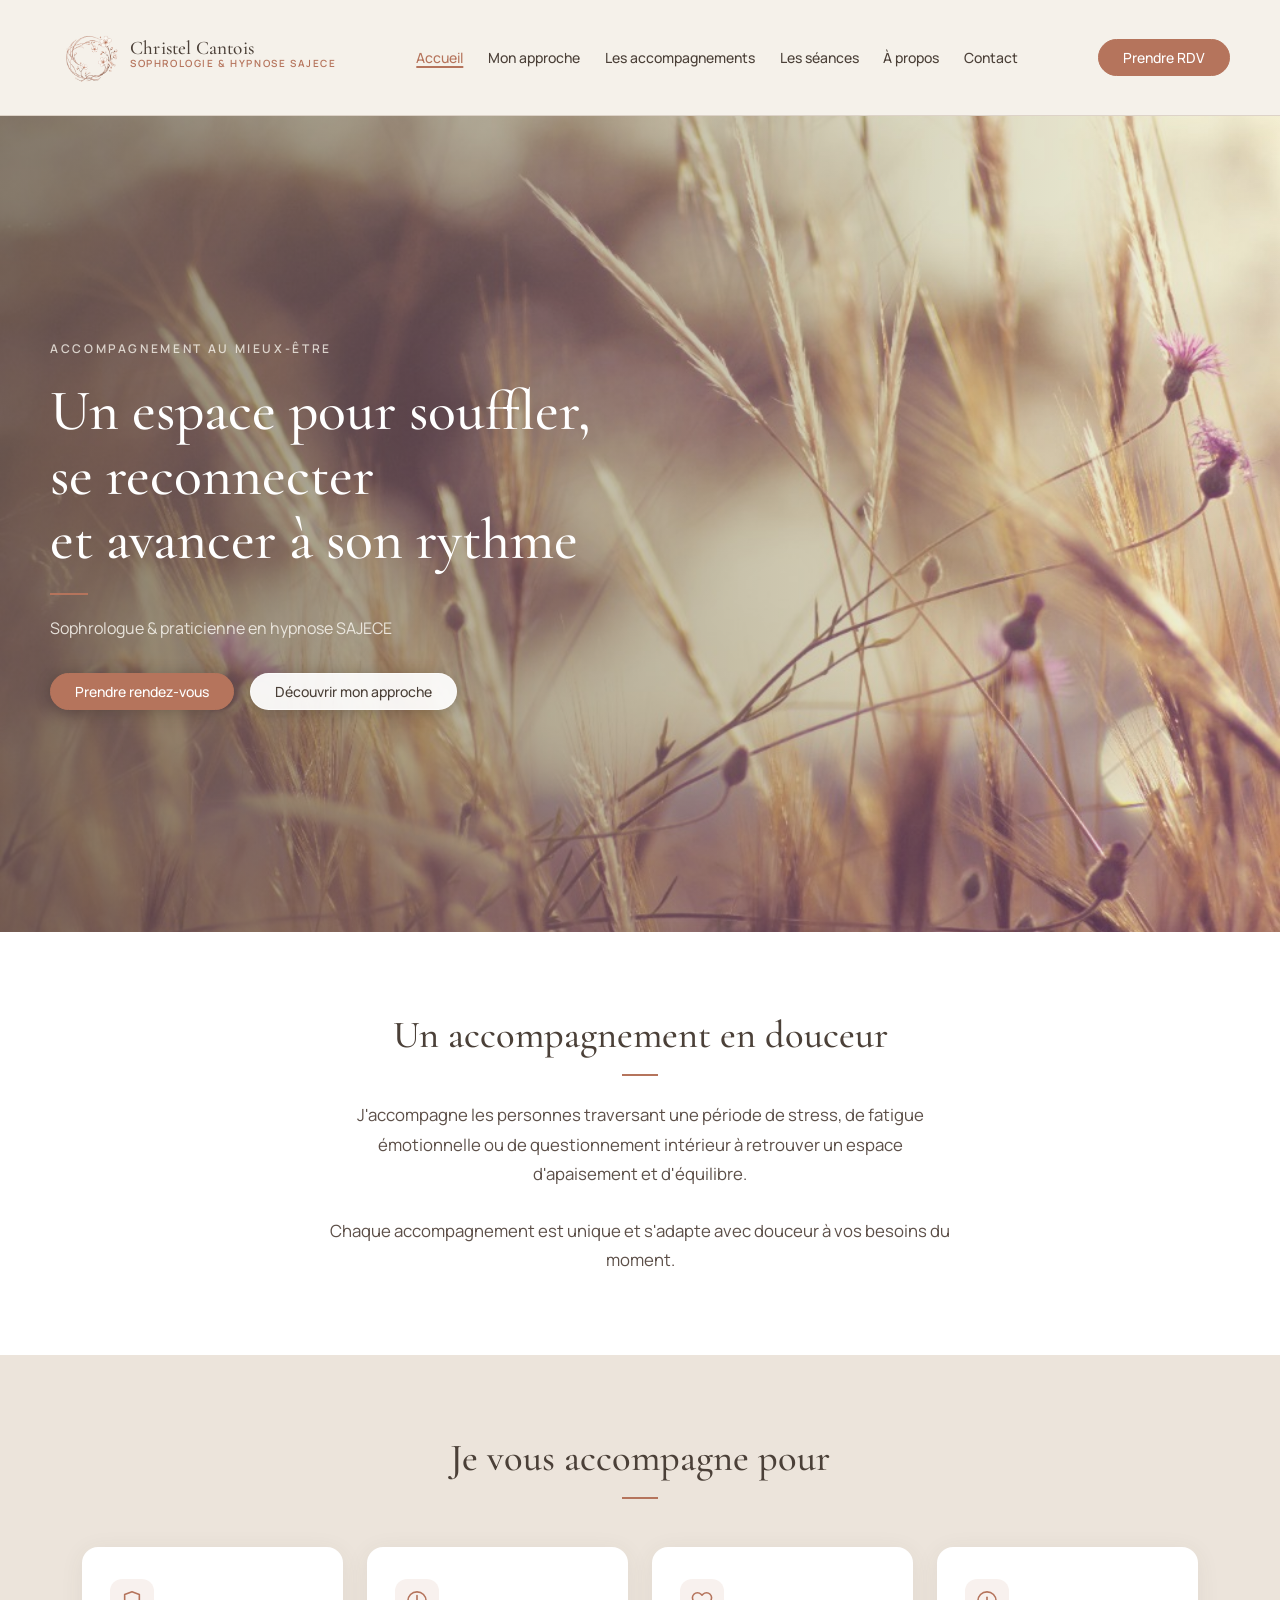
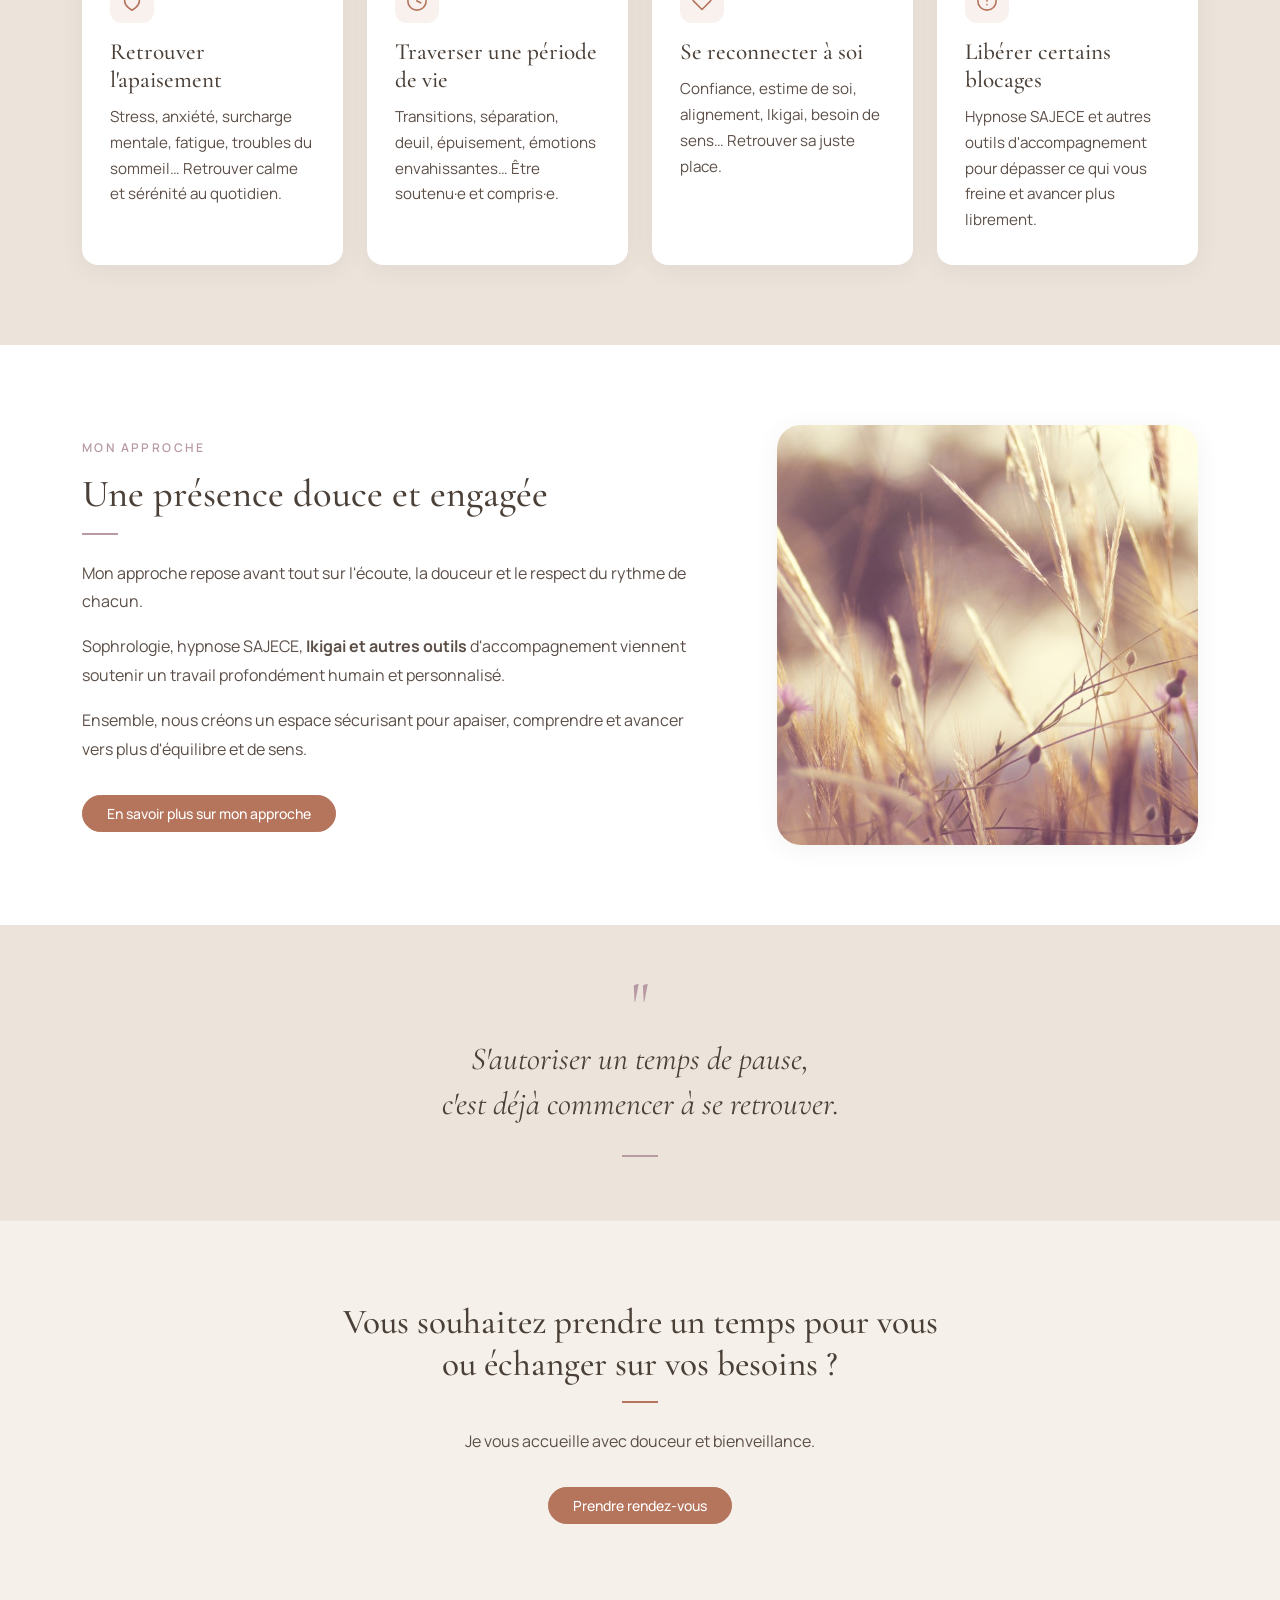
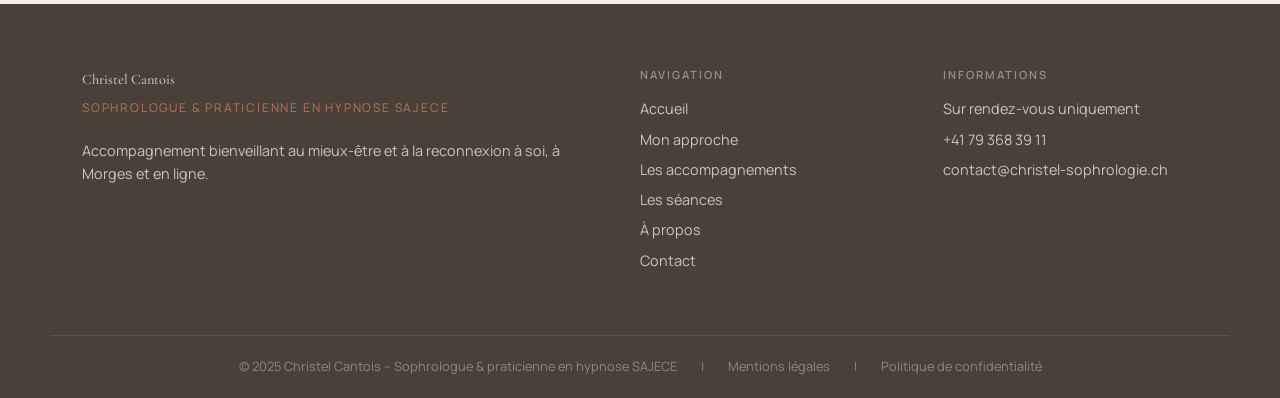
==== commit 0c5c8f69: "Finalisation v2 : contenus, responsive hero, nettoyage - Remplace tous les textes placeholder [À com" ====
--- a/index.html
+++ b/index.html
@@ -1,4 +1,4 @@
-<!DOCTYPE html>
+﻿<!DOCTYPE html>
 <html lang="fr">
 <head>
     <meta charset="UTF-8">
@@ -13,7 +13,11 @@
     <div class="container header-inner">
         <div class="logo">
             <a href="index.html" class="logo-link">
-                <img src="img/logo.png" alt="Christel Cantois – Sophrologue & Hypnose SAJECE" class="logo-img">
+                <img src="img/logo.png" alt="Christel Cantois" class="logo-img">
+                <span class="logo-text-block">
+                    <span class="logo-name">Christel Cantois</span>
+                    <span class="logo-tagline">Sophrologie &amp; Hypnose SAJECE</span>
+                </span>
             </a>
         </div>
         <nav class="main-nav">
@@ -24,6 +28,11 @@
             <a href="a-propos.html" class="nav-link">À propos</a>
             <a href="contact.html" class="nav-link">Contact</a>
         </nav>
+        <button class="nav-toggle" id="navToggle" aria-label="Ouvrir le menu">
+            <span></span>
+            <span></span>
+            <span></span>
+        </button>
         <a href="contact.html" class="btn btn-primary">Prendre RDV</a>
     </div>
 </header>
@@ -106,9 +115,9 @@
     <section class="section section-white">
         <div class="container two-col asymmetric">
             <div>
-                <span class="eyebrow">Mon approche</span>
+                <span class="eyebrow-rose">Mon approche</span>
                 <h2 class="section-title">Une présence douce et engagée</h2>
-                <div class="section-divider"></div>
+                <div class="section-divider rose"></div>
                 <p style="color: var(--color-text-body); line-height: 1.8; margin-bottom: 1rem;">
                     Mon approche repose avant tout sur l'écoute, la douceur et le respect du rythme de chacun.
                 </p>
@@ -121,7 +130,7 @@
                 <a href="mon-approche.html" class="btn btn-primary">En savoir plus sur mon approche</a>
             </div>
             <div>
-                <img src="img/hero.jpg" alt="Approche douce et bienveillante" class="approach-img">
+                <img src="img/bckg_champ.jpg" alt="Approche douce et bienveillante" class="approach-img">
             </div>
         </div>
     </section>
@@ -181,5 +190,24 @@
     </div>
 </footer>
 
+<script>
+(function(){
+    var toggle = document.getElementById("navToggle");
+    var nav = document.querySelector(".main-nav");
+    if (!toggle || !nav) return;
+    toggle.addEventListener("click", function(){
+        nav.classList.toggle("open");
+        toggle.classList.toggle("open");
+        document.body.classList.toggle("nav-open");
+    });
+    nav.querySelectorAll(".nav-link").forEach(function(link){
+        link.addEventListener("click", function(){
+            nav.classList.remove("open");
+            toggle.classList.remove("open");
+            document.body.classList.remove("nav-open");
+        });
+    });
+})();
+</script>
 </body>
 </html>
--- a/css/style.css
+++ b/css/style.css
@@ -94,8 +94,33 @@
 }
 
 .logo-img {
-    height: 56px;
+    height: 80px;
     width: auto;
+}
+
+/* === LOGO TEXT === */
+.logo-text-block {
+    display: flex;
+    flex-direction: column;
+    gap: 0.05rem;
+    line-height: 1;
+}
+
+.logo-name {
+    font-family: var(--font-heading);
+    font-size: 1.2rem;
+    font-weight: 500;
+    color: var(--color-brown);
+    letter-spacing: 0.01em;
+}
+
+.logo-tagline {
+    font-family: var(--font-body);
+    font-size: 0.62rem;
+    font-weight: 600;
+    letter-spacing: 0.16em;
+    text-transform: uppercase;
+    color: var(--color-primary);
 }
 
 /* === NAVIGATION === */
@@ -195,7 +220,7 @@
 .hero-bg {
     position: absolute;
     inset: 0;
-    background-image: url('../img/hero.jpg');
+    background-image: url('../img/bckg_champ.jpg');
     background-size: cover;
     background-position: center;
     z-index: 0;
@@ -263,6 +288,15 @@
     gap: 1rem;
 }
 
+.hero-actions .btn {
+    box-shadow: 0 2px 16px rgba(0, 0, 0, 0.22);
+}
+
+.hero-actions .btn-ghost {
+    background: rgba(255, 255, 255, 0.92);
+    border-color: rgba(255, 255, 255, 0.6);
+}
+
 /* === HERO PAGE (pages intérieures) === */
 .hero-page {
     padding: 4rem 0 3.5rem;
@@ -439,28 +473,102 @@
     margin-bottom: 0.5rem;
 }
 
-/* === PHOTO PLACEHOLDER (À propos) === */
-.photo-circle {
-    width: 280px;
-    height: 280px;
+/* === PHOTO (À propos) === */
+.photo-wrapper {
+    display: flex;
+    flex-direction: column;
+    align-items: center;
+    gap: 1.25rem;
+    padding-top: 0.5rem;
+}
+
+.photo-frame {
+    width: 300px;
+    height: 300px;
     border-radius: 50%;
+    overflow: hidden;
     background: var(--color-bg-soft);
-    border: 2px dashed var(--color-border);
-    display: flex;
-    align-items: center;
-    justify-content: center;
-    text-align: center;
-    color: var(--color-muted);
-    font-size: 0.9rem;
-    font-style: italic;
-    margin: 0 auto;
-}
-
-.photo-circle img {
+    border: 3px solid var(--color-border);
+    flex-shrink: 0;
+}
+
+.photo-frame img {
     width: 100%;
     height: 100%;
     object-fit: cover;
+    object-position: center top;
+    display: block;
+}
+
+.photo-placeholder {
+    width: 100%;
+    height: 100%;
+    display: flex;
+    flex-direction: column;
+    align-items: center;
+    justify-content: center;
+    gap: 0.75rem;
+    color: var(--color-muted);
+    border: 2px dashed var(--color-border);
     border-radius: 50%;
+}
+
+.photo-placeholder svg {
+    color: var(--color-border);
+}
+
+.photo-placeholder span {
+    font-size: 0.85rem;
+    font-style: italic;
+}
+
+.photo-caption {
+    text-align: center;
+}
+
+.photo-name {
+    font-family: var(--font-heading);
+    font-size: 1.3rem;
+    font-weight: 500;
+    color: var(--color-brown);
+    margin: 0;
+}
+
+.photo-title {
+    font-size: 0.8rem;
+    letter-spacing: 0.1em;
+    text-transform: uppercase;
+    color: var(--color-accent);
+    margin: 0.2rem 0 0;
+}
+
+/* === ROSE POUDRÉ VARIANTS === */
+.eyebrow-rose {
+    display: block;
+    font-family: var(--font-body);
+    font-size: 0.75rem;
+    font-weight: 600;
+    letter-spacing: 0.2em;
+    text-transform: uppercase;
+    color: var(--color-accent);
+    margin-bottom: 0.75rem;
+}
+
+.section-divider.rose {
+    background: var(--color-accent);
+}
+
+.hero-page .hero-divider {
+    background: var(--color-accent);
+}
+
+.highlight-box.rose {
+    border-left-color: var(--color-accent);
+}
+
+.card-rose {
+    background: rgba(183, 154, 163, 0.07);
+    border: 1px solid rgba(183, 154, 163, 0.22);
 }
 
 /* === QUOTE === */
@@ -475,16 +583,15 @@
     font-size: 2rem;
     font-style: italic;
     color: var(--color-brown);
-    margin: 0;
+    margin: 0 auto;
     line-height: 1.4;
     max-width: 700px;
-    margin: 0 auto;
 }
 
 .quote-mark {
     font-family: var(--font-heading);
     font-size: 4rem;
-    color: var(--color-primary);
+    color: var(--color-accent);
     line-height: 0.5;
     display: block;
     margin-bottom: 1rem;
@@ -493,7 +600,7 @@
 .quote-divider {
     width: 36px;
     height: 2px;
-    background: var(--color-primary);
+    background: var(--color-accent);
     margin: 1.75rem auto 0;
 }
 
@@ -764,20 +871,96 @@
 
 .footer-bottom a:hover { color: rgba(245, 241, 234, 0.75); }
 
+/* === NAV TOGGLE (hamburger) === */
+.nav-toggle {
+    display: none;
+    flex-direction: column;
+    justify-content: center;
+    gap: 5px;
+    background: none;
+    border: none;
+    cursor: pointer;
+    padding: 0.4rem;
+    flex-shrink: 0;
+    z-index: 300;
+}
+
+.nav-toggle span {
+    display: block;
+    width: 22px;
+    height: 1.5px;
+    background: var(--color-brown);
+    border-radius: 2px;
+    transition: transform 0.25s ease, opacity 0.2s ease;
+}
+
+.nav-toggle.open span:nth-child(1) { transform: translateY(6.5px) rotate(45deg); }
+.nav-toggle.open span:nth-child(2) { opacity: 0; transform: scaleX(0); }
+.nav-toggle.open span:nth-child(3) { transform: translateY(-6.5px) rotate(-45deg); }
+
 /* === RESPONSIVE === */
-@media (max-width: 1024px) {
+
+/* Tablet large — logo tagline disparaît, on gagne de la place */
+@media (max-width: 1100px) {
+    .logo-tagline { display: none; }
+    .logo-img { height: 64px; }
     .section-title { font-size: 2rem; }
     .hero-fullscreen .hero-text h1 { font-size: 2.9rem; }
     .two-col, .two-col.asymmetric { gap: 2.5rem; }
 }
 
+/* Tablet — menu hamburger */
 @media (max-width: 900px) {
-    .main-nav { display: none; }
-
+    /* Hamburger visible */
+    .nav-toggle { display: flex; }
+
+    /* Nav mobile : overlay plein écran */
+    .main-nav {
+        display: none;
+        position: fixed;
+        inset: 0;
+        background: var(--color-bg);
+        flex-direction: column;
+        align-items: center;
+        justify-content: center;
+        gap: 2rem;
+        z-index: 200;
+    }
+
+    .main-nav.open { display: flex; }
+
+    /* Liens agrandis dans le menu mobile */
+    .main-nav .nav-link {
+        font-family: var(--font-heading);
+        font-size: 2rem;
+        font-weight: 400;
+        color: var(--color-brown);
+        padding: 0.25rem 0;
+        border-radius: 0;
+        border-bottom: none;
+    }
+
+    .main-nav .nav-link.active { color: var(--color-primary); text-decoration: none; }
+    .main-nav .nav-link:hover { background: none; color: var(--color-primary); }
+
+    /* Bloquer le scroll quand le menu est ouvert */
+    body.nav-open { overflow: hidden; }
+
+    /* Logo réduit */
+    .logo-img { height: 52px; }
+    .logo-name { font-size: 1rem; }
+    .logo-text-block { display: none; }
+
+    /* Hero */
     .hero-fullscreen .hero-text h1 { font-size: 2.3rem; }
     .hero-fullscreen { min-height: auto; }
-    .hero-fullscreen .hero-inner { padding: 4rem 0; }
-
+    .hero-fullscreen .hero-inner { padding: 4rem 0; justify-content: center; }
+    .hero-fullscreen .hero-text { max-width: 100%; text-align: center; }
+    .hero-fullscreen .hero-text .hero-divider { margin-left: auto; margin-right: auto; }
+    .hero-actions { justify-content: center; }
+    .hero-bg::after { background: rgba(75, 64, 56, 0.52); }
+
+    /* Layouts */
     .two-col,
     .two-col.asymmetric,
     .about-grid,
@@ -793,15 +976,32 @@
     .footer-inner { gap: 2rem; padding-bottom: 2.5rem; }
     .footer-bottom { flex-direction: column; gap: 0.5rem; text-align: center; }
     .quote-block blockquote { font-size: 1.6rem; }
-    .approach-img { height: 280px; }
-}
-
+    .approach-img { height: 250px; }
+    .photo-frame { width: 220px; height: 220px; }
+}
+
+/* Mobile */
 @media (max-width: 600px) {
     .container { padding: 0 1.25rem; }
-    .hero-fullscreen .hero-text h1 { font-size: 2rem; }
-    .hero-page h1 { font-size: 2.1rem; }
-    .section-title { font-size: 1.8rem; }
-    .hero-actions, .cta-actions { flex-direction: column; align-items: flex-start; }
-    .cta-actions { align-items: center; }
-    .header-inner { padding: 0.75rem 0; }
-}
+    .header-inner { padding: 0.6rem 0; }
+    .logo-img { height: 44px; }
+
+    .hero-fullscreen .hero-text h1 { font-size: 1.85rem; }
+    .hero-fullscreen .hero-inner { padding: 3rem 0; }
+    .hero-eyebrow { font-size: 0.7rem; }
+
+    .hero-page h1 { font-size: 1.9rem; }
+    .section-title { font-size: 1.75rem; }
+
+    .hero-actions { flex-direction: column; align-items: center; }
+    .cta-actions { flex-direction: column; align-items: center; }
+
+    .cta-section { padding: 3.5rem 0; }
+    .cta-section h2 { font-size: 1.7rem; }
+
+    .quote-block { padding: 3rem 1.5rem; }
+    .quote-block blockquote { font-size: 1.35rem; }
+    .quote-mark { font-size: 3rem; }
+
+    .contact-form-wrapper { padding: 1.75rem 1.25rem; }
+}
